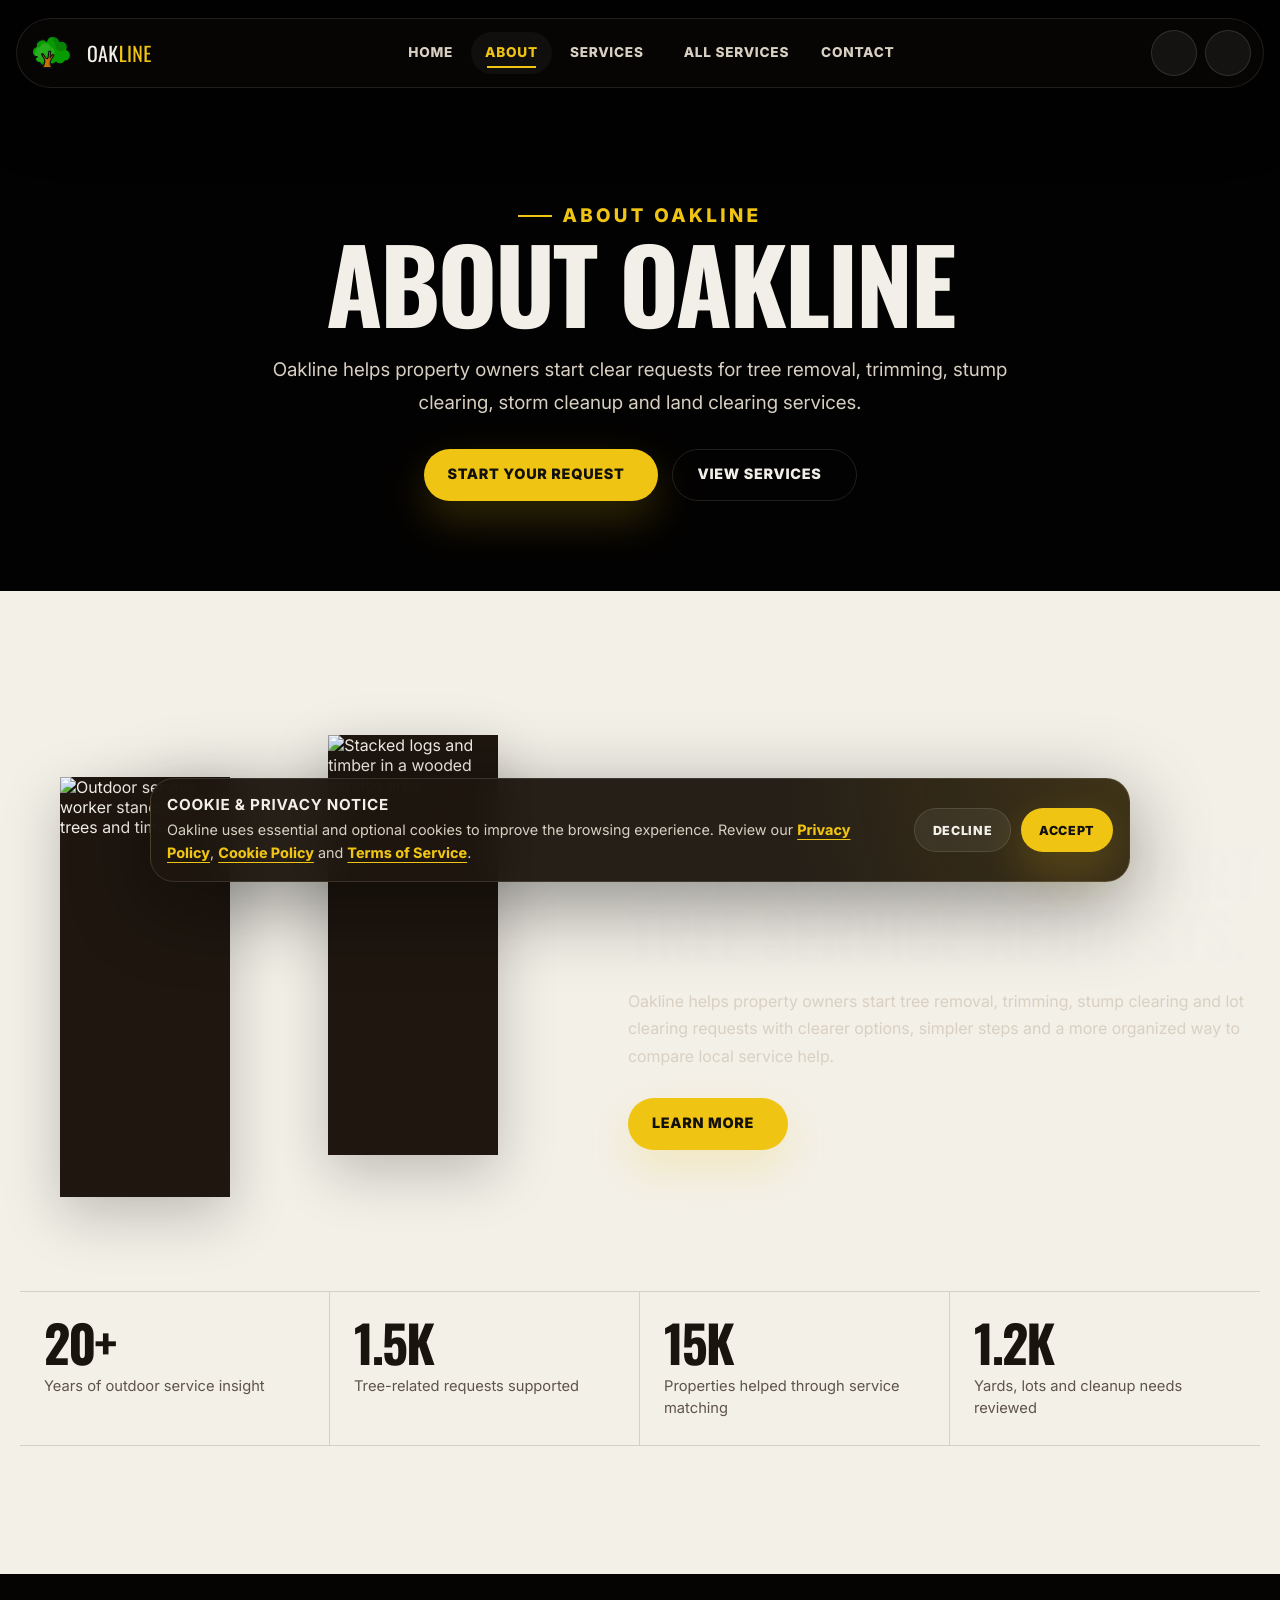
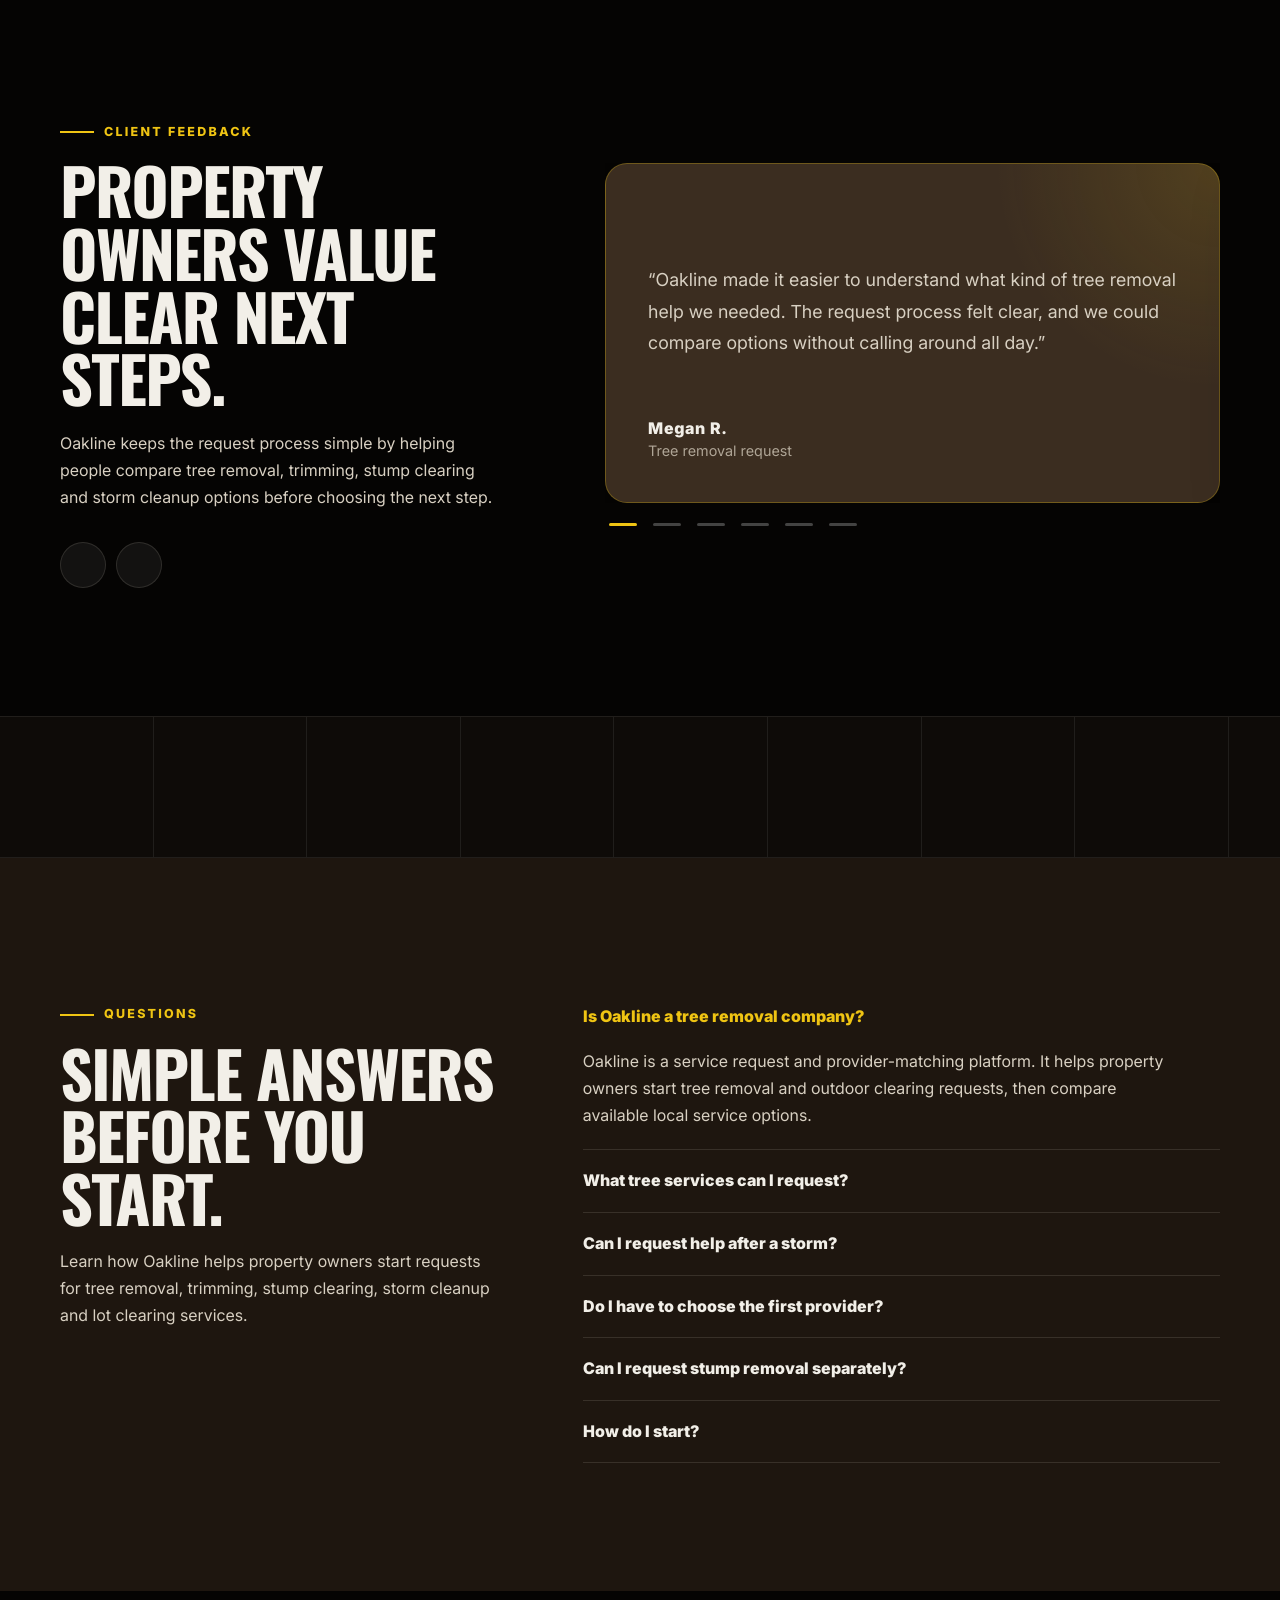
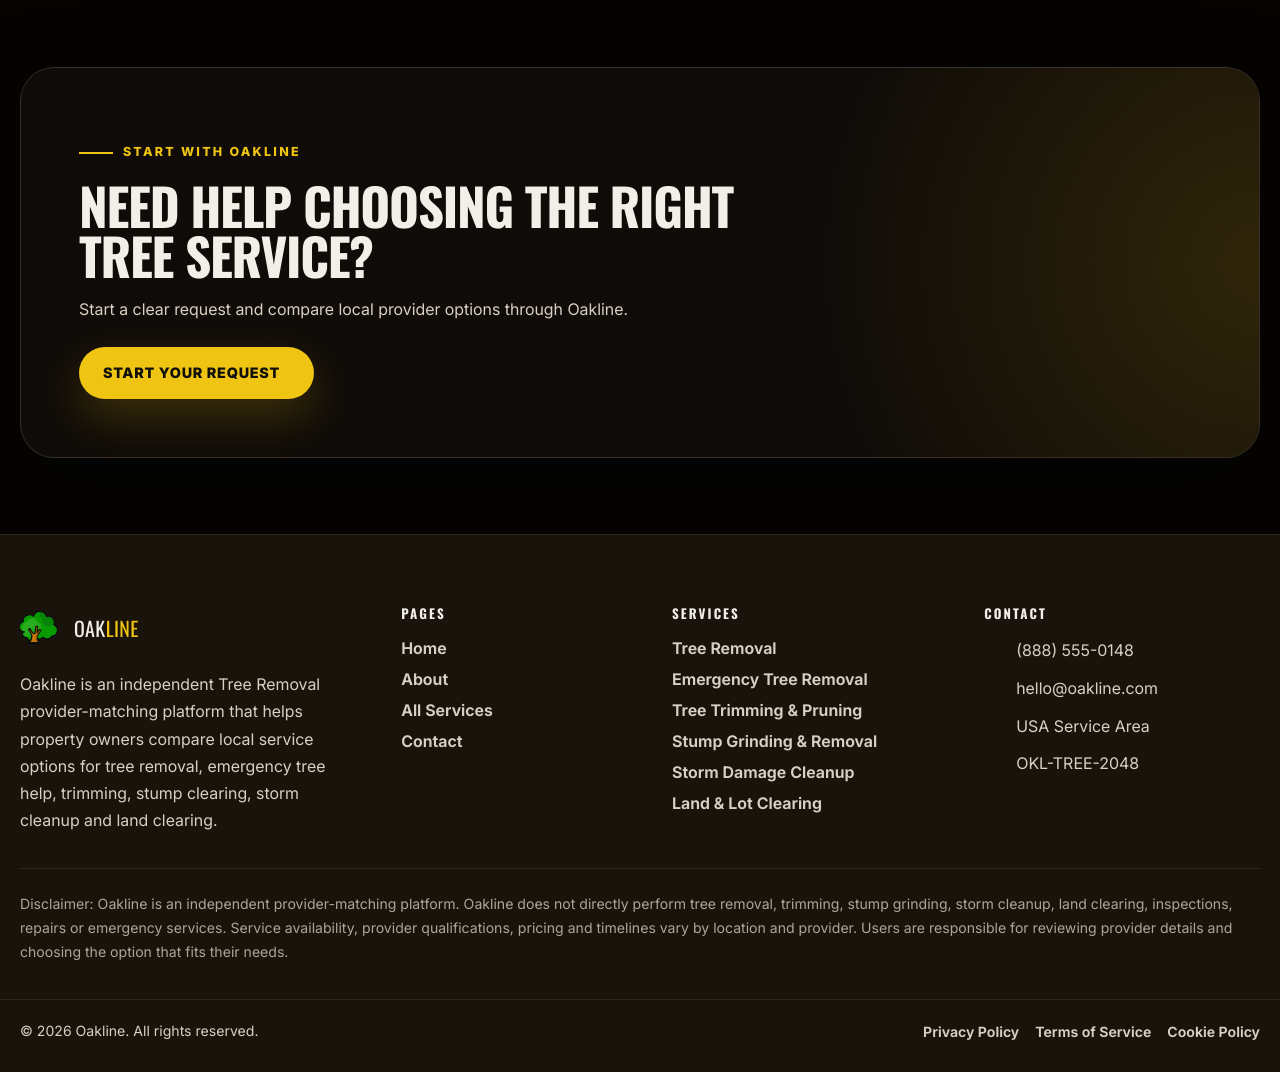
==== about.html @ 47a2402f "+" ====
<!DOCTYPE html>
<html lang="en">

<head>
    <meta charset="UTF-8" />
    <meta name="viewport" content="width=device-width, initial-scale=1.0" />

    <title>About Oakline — Tree Removal Provider Matching</title>

    <meta name="description"
        content="Learn how Oakline helps property owners start clearer tree removal, trimming, stump clearing, storm cleanup and land clearing requests." />

    <link rel="icon" href="assets/images/decor/favicon.svg" type="image/svg+xml" />

    <link rel="stylesheet" href="https://unpkg.com/aos@2.3.1/dist/aos.css" />
    <link rel="stylesheet" href="https://unpkg.com/swiper@11/swiper-bundle.min.css" />

    <link rel="stylesheet" href="assets/css/main.css" />
    <link rel="stylesheet" href="assets/css/pages.css" />
</head>

<body>
    <div data-site-header></div>

    <main>
        <!-- Hero -->
        <section class="page-hero section" aria-labelledby="about-hero-title"
            style="background-image: linear-gradient(var(--overlay-medium), var(--overlay-medium)), url('assets/images/about/about-hero.jpg');">
            <div class="page-hero__content">
                <p class="section-kicker section-kicker--light" data-aos="fade-down">
                    About Oakline
                </p>

                <h1 id="about-hero-title" data-aos="fade-up">
                    About Oakline
                </h1>

                <p data-aos="fade-up" data-aos-delay="100">
                    Oakline helps property owners start clear requests for tree removal, trimming, stump clearing,
                    storm cleanup and land clearing services.
                </p>

                <div class="page-hero__buttons btn-row" data-aos="fade-up" data-aos-delay="180">
                    <a class="btn btn--primary" href="contact.html#contact-form">
                        Start Your Request
                        <i data-lucide="arrow-up-right" aria-hidden="true"></i>
                    </a>

                    <a class="btn btn--ghost" href="all-services.html">
                        View Services
                        <i data-lucide="arrow-up-right" aria-hidden="true"></i>
                    </a>
                </div>
            </div>
        </section>

        <!-- More About Our Work -->
        <section class="about-more inner-section section" aria-labelledby="about-more-title">
            <div class="container-wide">
                <div class="about-more__grid">
                    <div class="about-more__media" data-aos="fade-right">
                        <figure class="about-more__photo photo-frame shine-photo">
                            <img src="assets/images/about/about-worker-forest.jpg"
                                alt="Outdoor service worker standing near trees and timber" width="520" height="740"
                                loading="lazy" />
                        </figure>

                        <figure class="about-more__photo photo-frame shine-photo">
                            <img src="assets/images/about/about-logs-stack.jpg"
                                alt="Stacked logs and timber in a wooded service area" width="520" height="740"
                                loading="lazy" />
                        </figure>
                    </div>

                    <div class="about-more__content">
                        <p class="section-kicker" data-aos="fade-left">
                            More About Our Work
                        </p>

                        <h2 id="about-more-title" data-aos="fade-up">
                            A cleaner way to start tree service requests.
                        </h2>

                        <p data-aos="fade-up" data-aos-delay="100">
                            Oakline helps property owners start tree removal, trimming, stump clearing and lot clearing
                            requests with clearer options, simpler steps and a more organized way to compare local
                            service help.
                        </p>

                        <a class="btn btn--primary" href="all-services.html" data-aos="fade-up" data-aos-delay="180">
                            Learn More
                            <i data-lucide="arrow-up-right" aria-hidden="true"></i>
                        </a>
                    </div>
                </div>

                <div class="about-stats" aria-label="Oakline platform statistics">
                    <div class="about-stat" data-aos="fade-up">
                        <strong>20+</strong>
                        <span>Years of outdoor service insight</span>
                    </div>

                    <div class="about-stat" data-aos="fade-up" data-aos-delay="70">
                        <strong>1.5K</strong>
                        <span>Tree-related requests supported</span>
                    </div>

                    <div class="about-stat" data-aos="fade-up" data-aos-delay="140">
                        <strong>15K</strong>
                        <span>Properties helped through service matching</span>
                    </div>

                    <div class="about-stat" data-aos="fade-up" data-aos-delay="210">
                        <strong>1.2K</strong>
                        <span>Yards, lots and cleanup needs reviewed</span>
                    </div>
                </div>
            </div>
        </section>

        <!-- Testimonials -->
        <section class="testimonials inner-section section" aria-labelledby="testimonials-title">
            <div class="container">
                <div class="testimonials__grid">
                    <div class="testimonials__intro">
                        <p class="section-kicker section-kicker--light" data-aos="fade-right">
                            Client Feedback
                        </p>

                        <h2 id="testimonials-title" data-aos="fade-up">
                            Property owners value clear next steps.
                        </h2>

                        <p data-aos="fade-up" data-aos-delay="100">
                            Oakline keeps the request process simple by helping people compare tree removal, trimming,
                            stump clearing and storm cleanup options before choosing the next step.
                        </p>

                        <div class="testimonials__controls" data-aos="fade-up" data-aos-delay="180">
                            <button class="icon-btn testimonials-prev" type="button" aria-label="Previous testimonial">
                                <i data-lucide="arrow-left" aria-hidden="true"></i>
                            </button>

                            <button class="icon-btn testimonials-next" type="button" aria-label="Next testimonial">
                                <i data-lucide="arrow-right" aria-hidden="true"></i>
                            </button>
                        </div>
                    </div>

                    <div data-aos="fade-left">
                        <div class="swiper testimonials-swiper">
                            <div class="swiper-wrapper" data-testimonials-wrapper></div>
                        </div>

                        <div class="testimonials-pagination"></div>
                    </div>
                </div>
            </div>
        </section>

        <!-- Infinite Services Icon Marquee -->
        <section class="services-marquee section" aria-label="Oakline service shortcuts">
            <div data-services-marquee></div>
        </section>

        <!-- FAQ -->
        <section class="faq-section inner-section section" aria-labelledby="about-faq-title">
            <div class="container">
                <div class="faq-section__grid">
                    <div class="faq-section__intro">
                        <p class="section-kicker section-kicker--light" data-aos="fade-right">
                            Questions
                        </p>

                        <h2 id="about-faq-title" data-aos="fade-up">
                            Simple answers before you start.
                        </h2>

                        <p data-aos="fade-up" data-aos-delay="100">
                            Learn how Oakline helps property owners start requests for tree removal, trimming, stump
                            clearing, storm cleanup and lot clearing services.
                        </p>
                    </div>

                    <div class="accordion" data-faq="about" data-aos="fade-left"></div>
                </div>
            </div>
        </section>

        <div data-global-cta="footer"></div>
    </main>

    <div data-site-footer></div>
    <div data-cookie-banner></div>

    <script src="https://unpkg.com/aos@2.3.1/dist/aos.js"></script>
    <script src="https://unpkg.com/lucide@latest"></script>
    <script src="https://unpkg.com/swiper@11/swiper-bundle.min.js"></script>

    <script src="assets/js/config.js"></script>
    <script src="assets/js/main.js"></script>
    <script src="assets/js/pages.js"></script>
</body>

</html>
---- assets/css/main.css ----
@import url('https://fonts.googleapis.com/css2?family=Inter:wght@400;500;600;700;800&family=Oswald:wght@500;600;700&display=swap');

:root {
    /* Base */
    --black-main: #050403;
    --black-soft: #0A0806;
    --black-section: #0E0B08;

    /* Brown backgrounds */
    --brown-deep: #1E160F;
    --brown-section: #2B2117;
    --brown-section-light: #3A2D20;

    /* Cards */
    --card-brown-1: #4A3928;
    --card-brown-2: #5B4934;
    --card-brown-3: #6A5840;
    --card-brown-4: #74634A;
    --card-brown-dark: #3B2D20;

    /* Accent */
    --accent-yellow: #EFC413;
    --accent-yellow-soft: #F4CA49;
    --accent-yellow-dark: #D1AD34;

    /* Text */
    --text-main: #F2EFE8;
    --text-soft: #D8D0C2;
    --text-muted: #AFA596;
    --text-dark: #15110C;

    /* Light sections */
    --light-bg: #F3F0E8;
    --light-bg-alt: #EEE9DF;
    --light-text: #1A140F;
    --light-muted: #5E544A;

    /* Borders */
    --border-dark: rgba(255, 255, 255, 0.08);
    --border-soft: rgba(216, 208, 194, 0.14);
    --border-accent: rgba(239, 196, 19, 0.28);

    /* Overlays */
    --overlay-medium: rgba(0, 0, 0, 0.48);
    --overlay-strong: rgba(0, 0, 0, 0.62);

    /* Layout */
    --container: 1160px;
    --container-wide: 1380px;
    --header-height: 88px;

    /* Effects */
    --transition: 260ms ease;
    --transition-slow: 620ms cubic-bezier(.2, .8, .2, 1);
    --radius-pill: 999px;
    --radius-xl: 34px;
    --radius-lg: 24px;
    --radius-md: 16px;
    --shadow-dark: 0 22px 80px rgba(0, 0, 0, .42);
    --shadow-soft: 0 18px 54px rgba(0, 0, 0, .22);
}

/* ================================
   Reset / Base
================================ */

*,
*::before,
*::after {
    box-sizing: border-box;
}

html {
    width: 100%;
    max-width: 100%;
    scroll-behavior: smooth;
    overflow-x: hidden;
}

body {
    width: 100%;
    max-width: 100%;
    margin: 0;
    font-family: 'Inter', system-ui, -apple-system, BlinkMacSystemFont, 'Segoe UI', sans-serif;
    color: var(--text-main);
    background: var(--black-main);
    overflow-x: hidden;
    text-rendering: geometricPrecision;
    -webkit-font-smoothing: antialiased;
}

body.menu-open {
    overflow: hidden;
}

img,
svg,
video,
canvas {
    display: block;
    max-width: 100%;
}

img {
    height: auto;
}

a {
    color: inherit;
    text-decoration: none;
}

button,
input,
textarea,
select {
    font: inherit;
}

button {
    border: 0;
    cursor: pointer;
}

input,
textarea,
select {
    width: 100%;
}

textarea {
    resize: vertical;
    min-height: 118px;
    max-height: 220px;
}

::selection {
    color: var(--text-dark);
    background: var(--accent-yellow);
}

:focus-visible {
    outline: 2px solid var(--accent-yellow);
    outline-offset: 4px;
}

/* ================================
   Containers
================================ */

.section {
    position: relative;
    width: 100%;
    overflow: hidden;
}

.container {
    width: min(var(--container), calc(100% - 40px));
    margin-inline: auto;
}

.container-wide {
    width: min(var(--container-wide), calc(100% - 40px));
    margin-inline: auto;
}

.section--dark {
    color: var(--text-main);
    background: var(--black-main);
}

.section--brown {
    color: var(--text-main);
    background: var(--brown-section);
}

.section--deep-brown {
    color: var(--text-main);
    background: var(--brown-deep);
}

.section--light {
    color: var(--light-text);
    background: var(--light-bg);
}

.section--milk {
    color: var(--light-text);
    background: var(--light-bg-alt);
}

/* ================================
   Typography
================================ */

h1,
h2,
h3,
h4,
p {
    margin: 0;
}

h1,
h2,
h3 {
    font-family: 'Oswald', 'Inter', sans-serif;
    letter-spacing: -.025em;
    line-height: .98;
    text-transform: uppercase;
}

h1 {
    font-size: clamp(3.4rem, 8vw, 8rem);
}

h2 {
    font-size: clamp(2.35rem, 5vw, 5.2rem);
}

h3 {
    font-size: clamp(1.45rem, 2.5vw, 2.1rem);
}

p {
    color: var(--text-soft);
    line-height: 1.7;
}

.section--light p,
.section--milk p {
    color: var(--light-muted);
}

.section-kicker {
    display: inline-flex;
    align-items: center;
    gap: 10px;
    margin-bottom: 16px;
    color: var(--accent-yellow);
    font-size: .78rem;
    font-weight: 800;
    letter-spacing: .18em;
    text-transform: uppercase;
}

.section-kicker::before {
    content: "";
    width: 34px;
    height: 2px;
    background: currentColor;
}

.section-kicker--light {
    color: var(--accent-yellow);
}

.section-heading {
    max-width: 780px;
}

.section-heading--center {
    margin-inline: auto;
    text-align: center;
}

.section-heading p {
    margin-top: 18px;
    max-width: 640px;
}

.text-link {
    position: relative;
    display: inline-flex;
    align-items: center;
    gap: 8px;
    width: fit-content;
    color: var(--accent-yellow);
    font-weight: 800;
    letter-spacing: .04em;
    text-transform: uppercase;
}

.text-link::after {
    content: "";
    position: absolute;
    left: 0;
    bottom: -6px;
    width: 100%;
    height: 2px;
    background: var(--accent-yellow);
    transform: scaleX(.35);
    transform-origin: left;
    transition: transform var(--transition);
}

.text-link:hover::after {
    transform: scaleX(1);
}

/* ================================
   Buttons
================================ */

.btn {
    position: relative;
    isolation: isolate;
    display: inline-flex;
    align-items: center;
    justify-content: center;
    gap: 10px;
    min-height: 52px;
    padding: 15px 24px;
    border-radius: var(--radius-pill);
    overflow: hidden;
    font-size: .9rem;
    font-weight: 850;
    letter-spacing: .05em;
    text-transform: uppercase;
    transition:
        transform var(--transition),
        border-color var(--transition),
        background var(--transition),
        color var(--transition);
}

.btn::before {
    content: "";
    position: absolute;
    inset: 0;
    z-index: -1;
    background: linear-gradient(110deg,
            transparent 0%,
            rgba(255, 255, 255, .24) 48%,
            transparent 70%);
    transform: translateX(-120%);
    transition: transform .75s ease;
    pointer-events: none;
}

.btn:hover {
    transform: translateY(-2px);
}

.btn:hover::before {
    transform: translateX(120%);
}

.btn svg {
    width: 18px;
    height: 18px;
    stroke-width: 2.2;
}

.btn--primary {
    color: #12100B;
    background: var(--accent-yellow);
    box-shadow: 0 18px 44px rgba(239, 196, 19, .2);
}

.btn--primary:hover {
    background: var(--accent-yellow-soft);
}

.btn--dark {
    color: var(--text-main);
    background: rgba(255, 255, 255, .06);
    border: 1px solid var(--border-soft);
}

.btn--dark:hover {
    border-color: var(--border-accent);
    color: var(--accent-yellow);
}

.btn--ghost {
    color: var(--text-main);
    background: transparent;
    border: 1px solid var(--border-soft);
}

.btn--ghost:hover {
    color: var(--accent-yellow);
    border-color: var(--border-accent);
    background: rgba(239, 196, 19, .06);
}

.btn-row {
    display: flex;
    flex-wrap: wrap;
    gap: 14px;
}

/* ================================
   Shine / Photo helpers
================================ */

.shine-card,
.shine-photo {
    position: relative;
    isolation: isolate;
    overflow: hidden;
}

.shine-card::before,
.shine-photo::before {
    content: "";
    position: absolute;
    inset: 0;
    z-index: 2;
    background: linear-gradient(110deg,
            transparent 0%,
            rgba(255, 255, 255, .12) 48%,
            transparent 70%);
    transform: translateX(-120%);
    transition: transform .75s ease;
    pointer-events: none;
}

.shine-card:hover::before,
.shine-photo:hover::before {
    transform: translateX(120%);
}

.photo-cover {
    width: 100%;
    height: 100%;
    object-fit: cover;
}

.photo-frame {
    position: relative;
    overflow: hidden;
    border-radius: var(--radius-lg);
    background: var(--brown-deep);
    box-shadow: var(--shadow-soft);
}

.photo-frame img {
    width: 100%;
    height: 100%;
    object-fit: cover;
    transition: transform var(--transition-slow);
}

.photo-frame:hover img {
    transform: scale(1.035);
}

.black-overlay::after {
    content: "";
    position: absolute;
    inset: 0;
    background: var(--overlay-medium);
    pointer-events: none;
}

/* ================================
   Yellow L corners
================================ */

.l-corner {
    position: absolute;
    width: 74px;
    height: 74px;
    pointer-events: none;
    transition: transform var(--transition-slow);
}

.l-corner::before,
.l-corner::after {
    content: "";
    position: absolute;
    background: var(--accent-yellow);
}

.l-corner::before {
    width: 100%;
    height: 5px;
}

.l-corner::after {
    width: 5px;
    height: 100%;
}

.l-corner--left-bottom {
    left: 0;
    bottom: 0;
}

.l-corner--left-bottom::before {
    left: 0;
    bottom: 0;
}

.l-corner--left-bottom::after {
    left: 0;
    bottom: 0;
}

.l-corner--right-top {
    right: 0;
    top: 0;
}

.l-corner--right-top::before {
    right: 0;
    top: 0;
}

.l-corner--right-top::after {
    right: 0;
    top: 0;
}

.l-corner-wrap:hover .l-corner--left-bottom {
    transform: translate(-6px, 6px);
}

.l-corner-wrap:hover .l-corner--right-top {
    transform: translate(6px, -6px);
}

/* ================================
   Header
================================ */

.site-header {
    position: fixed;
    z-index: 1000;
    top: 18px;
    left: 0;
    width: 100%;
    pointer-events: none;
    transition: top var(--transition), transform var(--transition);
}

.site-header.is-scrolled {
    top: 10px;
}

.header-shell {
    width: min(var(--container-wide), calc(100% - 32px));
    min-height: 70px;
    margin-inline: auto;
    padding: 10px 12px 10px 16px;
    display: flex;
    align-items: center;
    justify-content: space-between;
    gap: 18px;
    border: 1px solid rgba(255, 255, 255, .1);
    border-radius: var(--radius-pill);
    background: rgba(10, 8, 6, .72);
    backdrop-filter: blur(18px);
    -webkit-backdrop-filter: blur(18px);
    box-shadow: 0 18px 70px rgba(0, 0, 0, .35);
    pointer-events: auto;
    transition:
        background var(--transition),
        border-color var(--transition),
        min-height var(--transition);
}

.site-header.is-scrolled .header-shell {
    min-height: 64px;
    background: rgba(5, 4, 3, .94);
    border-color: rgba(239, 196, 19, .18);
}

.site-logo {
    display: inline-flex;
    align-items: center;
    gap: 12px;
    min-width: max-content;
}

.site-logo__mark {
    width: 42px;
    height: 42px;
    display: grid;
    place-items: center;
    overflow: hidden;
}

.site-logo__mark svg {
    width: 42px;
    height: 48px;
}

.site-logo__text {
    font-family: 'Oswald', sans-serif;
    font-size: 1.25rem;
    line-height: 1;
    letter-spacing: .02em;
    text-transform: uppercase;
    color: var(--text-main);
}

.site-logo__accent {
    color: var(--accent-yellow);
}

.desktop-nav {
    display: flex;
    align-items: center;
    justify-content: center;
    gap: 4px;
}

.nav-link,
.nav-trigger {
    position: relative;
    display: inline-flex;
    align-items: center;
    gap: 8px;
    min-height: 42px;
    padding: 0 14px;
    border-radius: var(--radius-pill);
    color: var(--text-soft);
    background: transparent;
    font-size: .85rem;
    font-weight: 800;
    letter-spacing: .055em;
    text-transform: uppercase;
    transition: color var(--transition), background var(--transition);
}

.nav-link::after,
.nav-trigger::after {
    content: "";
    position: absolute;
    left: 16px;
    right: 16px;
    bottom: 6px;
    height: 2px;
    background: var(--accent-yellow);
    transform: scaleX(0);
    transform-origin: left;
    transition: transform var(--transition);
}

.nav-link:hover,
.nav-link.is-active,
.nav-trigger:hover,
.nav-dropdown:hover .nav-trigger {
    color: var(--accent-yellow);
    background: rgba(255, 255, 255, .04);
}

.nav-link:hover::after,
.nav-link.is-active::after,
.nav-trigger:hover::after,
.nav-dropdown:hover .nav-trigger::after {
    transform: scaleX(1);
}

.nav-trigger svg {
    width: 15px;
    height: 15px;
    transition: transform var(--transition);
}

.nav-dropdown:hover .nav-trigger svg,
.nav-dropdown.is-open .nav-trigger svg {
    transform: rotate(180deg);
}

.nav-dropdown {
    position: relative;
}

.nav-dropdown__menu {
    position: absolute;
    top: calc(100% + 14px);
    left: 50%;
    width: 290px;
    padding: 12px;
    border: 1px solid var(--border-soft);
    border-radius: 22px;
    background: rgba(14, 11, 8, .96);
    box-shadow: var(--shadow-dark);
    backdrop-filter: blur(18px);
    -webkit-backdrop-filter: blur(18px);
    opacity: 0;
    visibility: hidden;
    transform: translate(-50%, 10px);
    transition:
        opacity var(--transition),
        transform var(--transition),
        visibility var(--transition);
}

.nav-dropdown__menu::before {
    content: "";
    position: absolute;
    left: 0;
    right: 0;
    bottom: 100%;
    height: 18px;
}

.nav-dropdown:hover .nav-dropdown__menu,
.nav-dropdown.is-open .nav-dropdown__menu {
    opacity: 1;
    visibility: visible;
    transform: translate(-50%, 0);
}

.nav-dropdown__link {
    position: relative;
    display: flex;
    align-items: center;
    justify-content: space-between;
    gap: 14px;
    padding: 13px 12px;
    border-radius: 15px;
    color: var(--text-soft);
    font-size: .86rem;
    font-weight: 800;
    letter-spacing: .035em;
    text-transform: uppercase;
    transition:
        color var(--transition),
        background var(--transition),
        padding var(--transition);
}

.nav-dropdown__link::after {
    content: "";
    width: 18px;
    height: 2px;
    background: var(--accent-yellow);
    transform: scaleX(.3);
    transform-origin: right;
    transition: transform var(--transition);
}

.nav-dropdown__link:hover {
    color: var(--accent-yellow);
    background: rgba(239, 196, 19, .06);
    padding-left: 18px;
}

.nav-dropdown__link:hover::after {
    transform: scaleX(1);
}

.header-actions {
    display: flex;
    align-items: center;
    gap: 8px;
}

.icon-btn {
    position: relative;
    isolation: isolate;
    width: 46px;
    height: 46px;
    display: inline-grid;
    place-items: center;
    overflow: hidden;
    border-radius: 50%;
    color: var(--text-main);
    background: rgba(255, 255, 255, .06);
    border: 1px solid var(--border-soft);
    transition:
        color var(--transition),
        background var(--transition),
        border-color var(--transition),
        transform var(--transition);
}

.icon-btn::before {
    content: "";
    position: absolute;
    inset: 0;
    z-index: -1;
    background: linear-gradient(110deg,
            transparent 0%,
            rgba(255, 255, 255, .16) 48%,
            transparent 70%);
    transform: translateX(-130%);
    transition: transform .65s ease;
}

.icon-btn svg {
    width: 20px;
    height: 20px;
    stroke-width: 2.1;
}

.icon-btn:hover {
    color: var(--accent-yellow);
    border-color: var(--border-accent);
    background: rgba(239, 196, 19, .07);
    transform: translateY(-2px);
}

.icon-btn:hover::before {
    transform: translateX(130%);
}

.mobile-burger {
    display: none;
    width: 46px;
    height: 46px;
    place-items: center;
    border-radius: 50%;
    color: var(--text-main);
    background: rgba(255, 255, 255, .06);
    border: 1px solid var(--border-soft);
}

.mobile-burger svg {
    width: 22px;
    height: 22px;
}

/* ================================
   Mobile Menu
================================ */

.mobile-menu {
    position: fixed;
    z-index: 999;
    inset: 0;
    display: grid;
    place-items: start center;
    padding: 102px 16px 20px;
    background: rgba(0, 0, 0, .58);
    opacity: 0;
    visibility: hidden;
    pointer-events: none;
    transition: opacity var(--transition), visibility var(--transition);
}

.mobile-menu.is-open {
    opacity: 1;
    visibility: visible;
    pointer-events: auto;
}

.mobile-menu__panel {
    width: min(620px, 100%);
    max-height: calc(100vh - 124px);
    overflow-y: auto;
    padding: 24px;
    border: 1px solid var(--border-soft);
    border-radius: 32px;
    background:
        radial-gradient(circle at top right, rgba(239, 196, 19, .09), transparent 34%),
        var(--black-section);
    box-shadow: var(--shadow-dark);
    transform: translateY(18px);
    transition: transform var(--transition-slow);
}

.mobile-menu.is-open .mobile-menu__panel {
    transform: translateY(0);
}

.mobile-menu__top {
    display: flex;
    align-items: center;
    justify-content: space-between;
    gap: 18px;
    padding-bottom: 18px;
    border-bottom: 1px solid var(--border-soft);
}

.mobile-menu__close {
    flex: 0 0 auto;
}

.mobile-menu__nav {
    display: grid;
    gap: 8px;
    padding: 20px 0;
}

.mobile-menu__link {
    position: relative;
    display: flex;
    align-items: center;
    justify-content: space-between;
    min-height: 54px;
    padding: 12px 0;
    border-bottom: 1px solid rgba(255, 255, 255, .08);
    color: var(--text-main);
    font-family: 'Oswald', sans-serif;
    font-size: clamp(1.55rem, 6vw, 2.4rem);
    line-height: 1;
    text-transform: uppercase;
    transition: color var(--transition);
}

.mobile-menu__link::after {
    content: "";
    width: 26px;
    height: 2px;
    background: var(--accent-yellow);
    transform: scaleX(.35);
    transform-origin: right;
    transition: transform var(--transition);
}

.mobile-menu__link:hover {
    color: var(--accent-yellow);
}

.mobile-menu__link:hover::after {
    transform: scaleX(1);
}

.mobile-menu__group-title {
    margin: 12px 0 10px;
    color: var(--accent-yellow);
    font-size: .78rem;
    font-weight: 850;
    letter-spacing: .18em;
    text-transform: uppercase;
}

.mobile-menu__services {
    display: grid;
    gap: 8px;
}

.mobile-menu__service {
    display: flex;
    align-items: center;
    gap: 12px;
    padding: 13px 0;
    border-bottom: 1px solid rgba(255, 255, 255, .08);
    color: var(--text-soft);
    font-weight: 750;
    transition: color var(--transition), padding var(--transition);
}

.mobile-menu__service svg {
    width: 20px;
    height: 20px;
    color: var(--accent-yellow);
}

.mobile-menu__service:hover {
    color: var(--accent-yellow);
    padding-left: 8px;
}

.mobile-menu__contacts {
    display: grid;
    gap: 10px;
    margin-top: 22px;
    padding-top: 18px;
    border-top: 1px solid var(--border-soft);
}

.mobile-menu__contact {
    display: flex;
    align-items: center;
    gap: 12px;
    color: var(--text-soft);
    font-weight: 700;
    word-break: break-word;
}

.mobile-menu__contact svg {
    width: 20px;
    height: 20px;
    color: var(--accent-yellow);
}

/* ================================
   Common Hero
================================ */

.page-hero {
    min-height: 560px;
    display: grid;
    place-items: center;
    padding: calc(var(--header-height) + 90px) 0 90px;
    background:
        linear-gradient(var(--overlay-medium), var(--overlay-medium)),
        var(--black-main);
    background-position: center;
    background-size: cover;
    background-repeat: no-repeat;
    text-align: center;
}

.page-hero__content {
    width: min(920px, calc(100% - 40px));
    margin-inline: auto;
}

.page-hero__content p {
    max-width: 760px;
    margin: 22px auto 0;
    font-size: clamp(1rem, 1.7vw, 1.18rem);
}

.page-hero__buttons {
    justify-content: center;
    margin-top: 30px;
}

/* ================================
   Global CTA before footer
================================ */

.global-cta {
    padding: 76px 0;
    background: var(--black-main);
}

.global-cta__card {
    position: relative;
    isolation: isolate;
    min-height: 240px;
    display: grid;
    align-items: center;
    overflow: hidden;
    padding: clamp(30px, 5vw, 58px);
    border: 1px solid var(--border-soft);
    border-radius: var(--radius-xl);
    background:
        linear-gradient(var(--overlay-medium), var(--overlay-medium)),
        var(--brown-deep);
    background-position: center;
    background-size: cover;
    background-repeat: no-repeat;
    box-shadow: var(--shadow-dark);
}

.global-cta__card::after {
    content: "";
    position: absolute;
    inset: 0;
    z-index: -1;
    background: radial-gradient(circle at right center, rgba(239, 196, 19, .14), transparent 35%);
}

.global-cta__content {
    max-width: 720px;
}

.global-cta__content h2 {
    font-size: clamp(2rem, 4vw, 4.2rem);
}

.global-cta__content p {
    max-width: 620px;
    margin-top: 16px;
}

.global-cta__content .btn {
    margin-top: 24px;
}

/* ================================
   Forms
================================ */

.form-card {
    position: relative;
    overflow: hidden;
    padding: clamp(24px, 4vw, 36px);
    border: 1px solid rgba(255, 255, 255, .13);
    border-radius: var(--radius-lg);
    background: var(--card-brown-2);
    box-shadow: var(--shadow-soft);
}

.form-grid {
    display: grid;
    gap: 14px;
}

.form-row {
    display: grid;
    gap: 8px;
}

.form-row label {
    color: var(--text-main);
    font-size: .76rem;
    font-weight: 850;
    letter-spacing: .12em;
    text-transform: uppercase;
}

.form-row input,
.form-row textarea,
.form-row select {
    min-height: 50px;
    padding: 13px 15px;
    border: 1px solid transparent;
    border-radius: 15px;
    color: var(--text-dark);
    background: #E8E4DB;
    outline: none;
    transition:
        border-color var(--transition),
        box-shadow var(--transition),
        transform var(--transition);
}

.form-row textarea {
    padding-top: 15px;
}

.form-row input:focus,
.form-row textarea:focus,
.form-row select:focus {
    border-color: var(--accent-yellow);
    box-shadow: 0 0 0 4px rgba(239, 196, 19, .18);
}

.form-row select {
    appearance: none;
    background-image:
        linear-gradient(45deg, transparent 50%, var(--text-dark) 50%),
        linear-gradient(135deg, var(--text-dark) 50%, transparent 50%);
    background-position:
        calc(100% - 20px) 21px,
        calc(100% - 14px) 21px;
    background-size: 6px 6px, 6px 6px;
    background-repeat: no-repeat;
}

.checkbox-row {
    display: grid;
    grid-template-columns: 24px 1fr;
    gap: 12px;
    align-items: start;
    margin-top: 4px;
    color: var(--text-soft);
    font-size: .9rem;
    line-height: 1.55;
}

.checkbox-row input {
    position: absolute;
    opacity: 0;
    pointer-events: none;
}

.checkbox-row__box {
    width: 22px;
    height: 22px;
    display: grid;
    place-items: center;
    border: 1px solid rgba(255, 255, 255, .35);
    border-radius: 7px;
    background: rgba(255, 255, 255, .06);
    transition:
        background var(--transition),
        border-color var(--transition),
        transform var(--transition);
}

.checkbox-row__box::after {
    content: "";
    width: 10px;
    height: 6px;
    border-left: 2px solid var(--text-dark);
    border-bottom: 2px solid var(--text-dark);
    transform: rotate(-45deg) scale(0);
    transition: transform var(--transition);
}

.checkbox-row input:checked+.checkbox-row__box {
    background: var(--accent-yellow);
    border-color: var(--accent-yellow);
}

.checkbox-row input:checked+.checkbox-row__box::after {
    transform: rotate(-45deg) scale(1);
}

.checkbox-row:hover .checkbox-row__box {
    transform: translateY(-1px);
    border-color: var(--accent-yellow);
}

.form-message {
    display: none;
    margin-top: 14px;
    padding: 12px 14px;
    border-radius: 14px;
    color: var(--text-main);
    background: rgba(239, 196, 19, .12);
    border: 1px solid var(--border-accent);
}

.form-message.is-visible {
    display: block;
}

/* ================================
   Accordion common
================================ */

.accordion {
    display: grid;
    gap: 0;
}

.accordion-item {
    border-bottom: 1px solid var(--border-soft);
}

.accordion-button {
    width: 100%;
    display: grid;
    grid-template-columns: 1fr 28px;
    align-items: center;
    gap: 18px;
    padding: 20px 0;
    color: var(--text-main);
    background: transparent;
    text-align: left;
    font-weight: 850;
    line-height: 1.35;
    transition: color var(--transition);
}

.accordion-button:hover,
.accordion-button[aria-expanded="true"] {
    color: var(--accent-yellow);
}

.accordion-button svg {
    width: 22px;
    height: 22px;
    justify-self: end;
    color: var(--accent-yellow);
    transition: transform var(--transition);
}

.accordion-button[aria-expanded="true"] svg {
    transform: rotate(45deg);
}

.accordion-panel {
    display: grid;
    grid-template-rows: 0fr;
    transition: grid-template-rows 320ms ease;
}

.accordion-panel.is-open {
    grid-template-rows: 1fr;
}

.accordion-panel__inner {
    overflow: hidden;
}

.accordion-panel__inner p {
    padding: 0 44px 20px 0;
}

/* ================================
   Icon strips / marquee helpers
================================ */

.icon-strip {
    width: 100%;
    background: var(--black-main);
    border-top: 1px solid var(--border-dark);
    border-bottom: 1px solid var(--border-dark);
}

.icon-strip__inner {
    display: grid;
    grid-template-columns: repeat(6, 1fr);
    gap: 0;
}

.icon-strip__link {
    position: relative;
    min-height: 118px;
    display: grid;
    place-items: center;
    overflow: hidden;
    border-right: 1px solid var(--border-dark);
    color: var(--text-soft);
    transition:
        color var(--transition),
        background var(--transition);
}

.icon-strip__link:last-child {
    border-right: 0;
}

.icon-strip__link::after {
    content: "";
    position: absolute;
    left: 22%;
    right: 22%;
    bottom: 24px;
    height: 2px;
    background: var(--accent-yellow);
    transform: scaleX(0);
    transition: transform var(--transition);
}

.icon-strip__link svg {
    width: clamp(34px, 5vw, 56px);
    height: clamp(34px, 5vw, 56px);
    stroke-width: 1.55;
    transition:
        color var(--transition),
        transform var(--transition);
}

.icon-strip__link:hover {
    color: var(--accent-yellow);
    background: rgba(239, 196, 19, .045);
}

.icon-strip__link:hover::after {
    transform: scaleX(1);
}

.icon-strip__link:hover svg {
    transform: translateY(-5px);
}

/* ================================
   Footer
================================ */

.site-footer {
    background: #1A130C;
    border-top: 1px solid rgba(255, 255, 255, .08);
}

.footer-main {
    padding: 72px 0 34px;
}

.footer-grid {
    display: grid;
    grid-template-columns: minmax(240px, 1.15fr) .75fr .9fr 1fr;
    gap: clamp(28px, 5vw, 70px);
}

.footer-brand p {
    margin-top: 18px;
    max-width: 430px;
}

.footer-title {
    margin-bottom: 18px;
    color: var(--text-main);
    font-size: .82rem;
    font-weight: 850;
    letter-spacing: .16em;
    text-transform: uppercase;
}

.footer-links {
    display: grid;
    gap: 11px;
}

.footer-link {
    position: relative;
    width: fit-content;
    color: var(--text-soft);
    font-weight: 650;
    transition: color var(--transition);
}

.footer-link::after {
    content: "";
    position: absolute;
    left: 0;
    bottom: -4px;
    width: 100%;
    height: 2px;
    background: var(--accent-yellow);
    transform: scaleX(0);
    transform-origin: left;
    transition: transform var(--transition);
}

.footer-link:hover {
    color: var(--accent-yellow);
}

.footer-link:hover::after {
    transform: scaleX(1);
}

.footer-contact {
    display: grid;
    gap: 13px;
}

.footer-contact__item {
    display: grid;
    grid-template-columns: 22px 1fr;
    gap: 10px;
    color: var(--text-soft);
    line-height: 1.55;
    word-break: break-word;
}

.footer-contact__item svg {
    width: 20px;
    height: 20px;
    color: var(--accent-yellow);
}

.footer-disclaimer {
    margin-top: 34px;
    padding-top: 24px;
    border-top: 1px solid var(--border-dark);
    color: var(--text-muted);
    font-size: .88rem;
    line-height: 1.7;
}

.footer-bottom {
    padding: 20px 0 28px;
    border-top: 1px solid var(--border-dark);
}

.footer-bottom__inner {
    display: flex;
    align-items: center;
    justify-content: space-between;
    gap: 18px;
    color: var(--text-muted);
    font-size: .88rem;
}

.footer-legal {
    display: flex;
    flex-wrap: wrap;
    gap: 16px;
}

/* ================================
   Cookie Banner
================================ */

.cookie-banner {
    position: fixed;
    z-index: 1200;
    left: 50%;
    bottom: 18px;
    width: min(980px, calc(100% - 28px));
    padding: 16px;
    border: 1px solid var(--border-soft);
    border-radius: 24px;
    background:
        radial-gradient(circle at right top, rgba(239, 196, 19, .12), transparent 35%),
        rgba(30, 22, 15, .96);
    box-shadow: var(--shadow-dark);
    backdrop-filter: blur(18px);
    -webkit-backdrop-filter: blur(18px);
    transform: translateX(-50%) translateY(140%);
    opacity: 0;
    visibility: hidden;
    transition:
        transform var(--transition-slow),
        opacity var(--transition),
        visibility var(--transition);
}

.cookie-banner.is-visible {
    transform: translateX(-50%) translateY(0);
    opacity: 1;
    visibility: visible;
}

.cookie-banner__inner {
    display: grid;
    grid-template-columns: 1fr auto;
    gap: 18px;
    align-items: center;
}

.cookie-banner h2 {
    margin-bottom: 6px;
    font-family: 'Inter', sans-serif;
    font-size: .95rem;
    letter-spacing: .05em;
    line-height: 1.25;
}

.cookie-banner p {
    color: var(--text-soft);
    font-size: .9rem;
    line-height: 1.55;
}

.cookie-banner a {
    color: var(--accent-yellow);
    font-weight: 750;
    text-decoration: underline;
    text-underline-offset: 4px;
}

.cookie-banner__actions {
    display: flex;
    flex-wrap: wrap;
    justify-content: flex-end;
    gap: 10px;
}

.cookie-banner .btn {
    min-height: 44px;
    padding: 12px 18px;
    font-size: .78rem;
}

/* ================================
   Utilities
================================ */

.hide {
    display: none !important;
}

.visually-hidden {
    position: absolute !important;
    width: 1px !important;
    height: 1px !important;
    padding: 0 !important;
    margin: -1px !important;
    overflow: hidden !important;
    clip: rect(0, 0, 0, 0) !important;
    white-space: nowrap !important;
    border: 0 !important;
}

.no-scrollbar {
    scrollbar-width: none;
}

.no-scrollbar::-webkit-scrollbar {
    display: none;
}

/* ================================
   Responsive
================================ */

@media (max-width: 1200px) {
    .desktop-nav {
        gap: 0;
    }

    .nav-link,
    .nav-trigger {
        padding-inline: 10px;
        font-size: .78rem;
    }

    .footer-grid {
        grid-template-columns: 1.1fr .8fr .8fr;
    }

    .footer-column--contact {
        grid-column: 1 / -1;
    }
}

@media (max-width: 992px) {
    :root {
        --header-height: 78px;
    }

    .desktop-nav,
    .header-actions {
        display: none;
    }

    .mobile-burger {
        display: grid;
    }

    .header-shell {
        min-height: 64px;
    }

    .page-hero {
        min-height: 520px;
        padding-top: calc(var(--header-height) + 74px);
    }

    .footer-grid {
        grid-template-columns: 1fr 1fr;
    }

    .footer-brand {
        grid-column: 1 / -1;
    }

    .icon-strip__inner {
        grid-template-columns: repeat(3, 1fr);
    }

    .icon-strip__link {
        min-height: 108px;
        border-bottom: 1px solid var(--border-dark);
    }

    .icon-strip__link:nth-child(3n) {
        border-right: 0;
    }
}

@media (max-width: 768px) {

    .container,
    .container-wide {
        width: min(100% - 28px, var(--container));
    }

    .site-header {
        top: 12px;
    }

    .header-shell {
        width: calc(100% - 24px);
        padding-left: 14px;
    }

    .site-logo__text {
        font-size: 1.1rem;
    }

    .site-logo__mark,
    .site-logo__mark svg {
        width: 38px;
    }

    .mobile-menu {
        padding-top: 92px;
    }

    .mobile-menu__panel {
        padding: 20px;
        border-radius: 26px;
        max-height: calc(100vh - 112px);
    }

    .page-hero {
        min-height: 500px;
        padding-bottom: 70px;
    }

    .page-hero__buttons,
    .btn-row {
        flex-direction: column;
        align-items: stretch;
    }

    .btn {
        width: 100%;
    }

    .global-cta {
        padding: 54px 0;
    }

    .global-cta__card {
        min-height: 230px;
        border-radius: 24px;
    }

    .footer-main {
        padding-top: 56px;
    }

    .footer-grid {
        grid-template-columns: 1fr;
    }

    .footer-bottom__inner {
        align-items: flex-start;
        flex-direction: column;
    }

    .cookie-banner__inner {
        grid-template-columns: 1fr;
    }

    .cookie-banner__actions {
        justify-content: stretch;
    }

    .cookie-banner__actions .btn {
        width: 100%;
    }
}

@media (max-width: 560px) {
    h1 {
        font-size: clamp(3rem, 15vw, 4.6rem);
    }

    h2 {
        font-size: clamp(2rem, 11vw, 3.3rem);
    }

    .section-kicker {
        font-size: .7rem;
    }

    .site-logo__text {
        font-size: 1rem;
    }

    .mobile-burger,
    .icon-btn {
        width: 42px;
        height: 42px;
    }

    .mobile-menu__link {
        min-height: 48px;
    }

    .icon-strip__inner {
        grid-template-columns: repeat(2, 1fr);
    }

    .icon-strip__link:nth-child(3n) {
        border-right: 1px solid var(--border-dark);
    }

    .icon-strip__link:nth-child(2n) {
        border-right: 0;
    }

    .form-card {
        padding: 22px;
        border-radius: 22px;
    }

    .accordion-button {
        grid-template-columns: 1fr 24px;
        padding: 18px 0;
    }

    .accordion-panel__inner p {
        padding-right: 0;
    }
}

@media (prefers-reduced-motion: reduce) {

    *,
    *::before,
    *::after {
        scroll-behavior: auto !important;
        animation-duration: .01ms !important;
        animation-iteration-count: 1 !important;
        transition-duration: .01ms !important;
    }
}
---- assets/css/pages.css ----
/* ================================
   Inner Pages Shared
   About / Contact / All Services
================================ */

.inner-section {
    padding: clamp(82px, 10vw, 140px) 0;
}

.inner-section--compact {
    padding: clamp(64px, 8vw, 96px) 0;
}

/* ================================
   About Page — More About
================================ */

.about-more {
    background: var(--light-bg);
}

.about-more__grid {
    display: grid;
    grid-template-columns: minmax(360px, .82fr) minmax(0, 1fr);
    align-items: center;
    gap: clamp(42px, 7vw, 96px);
}

.about-more__media {
    position: relative;
    min-height: 440px;
    display: flex;
    align-items: center;
    gap: 18px;
}

.about-more__photo {
    flex: 1;
    height: clamp(330px, 36vw, 420px);
    border-radius: 0;
}

.about-more__photo:first-child {
    margin-top: 58px;
}

.about-more__photo:last-child {
    margin-bottom: 58px;
}

.about-more__content h2 {
    max-width: 660px;
}

.about-more__content p {
    max-width: 640px;
    margin-top: 22px;
}

.about-more__content .btn {
    margin-top: 28px;
}

.about-stats {
    display: grid;
    grid-template-columns: repeat(4, 1fr);
    gap: 0;
    margin-top: clamp(50px, 7vw, 78px);
    border-top: 1px solid rgba(21, 17, 12, .14);
    border-bottom: 1px solid rgba(21, 17, 12, .14);
}

.about-stat {
    padding: 26px 24px;
    border-right: 1px solid rgba(21, 17, 12, .14);
}

.about-stat:last-child {
    border-right: 0;
}

.about-stat strong {
    display: block;
    color: var(--light-text);
    font-family: 'Oswald', sans-serif;
    font-size: clamp(2.1rem, 4vw, 4.1rem);
    line-height: .95;
    letter-spacing: -.04em;
}

.about-stat span {
    display: block;
    margin-top: 10px;
    color: var(--light-muted);
    font-size: .92rem;
    line-height: 1.45;
}

/* ================================
   Testimonials
================================ */

.testimonials {
    background: var(--black-main);
}

.testimonials__grid {
    display: grid;
    grid-template-columns: minmax(280px, .72fr) minmax(0, 1fr);
    align-items: center;
    gap: clamp(42px, 8vw, 110px);
}

.testimonials__intro {
    max-width: 510px;
}

.testimonials__intro p {
    margin-top: 20px;
}

.testimonials__controls {
    display: flex;
    align-items: center;
    gap: 10px;
    margin-top: 30px;
}

.testimonials-swiper {
    width: 100%;
    overflow: hidden;
}

.testimonial-card {
    position: relative;
    min-height: 340px;
    display: flex;
    flex-direction: column;
    justify-content: space-between;
    gap: 28px;
    padding: clamp(26px, 4vw, 42px);
    border: 1px solid var(--border-accent);
    border-radius: 22px;
    background:
        radial-gradient(circle at top right, rgba(239, 196, 19, .12), transparent 32%),
        var(--card-brown-dark);
    box-shadow: var(--shadow-soft);
}

.testimonial-card__quote {
    color: var(--accent-yellow);
}

.testimonial-card__quote svg {
    width: 42px;
    height: 42px;
    stroke-width: 1.65;
}

.testimonial-card__text {
    color: var(--text-soft);
    font-size: clamp(1rem, 1.4vw, 1.14rem);
    line-height: 1.75;
}

.testimonial-card__bottom {
    display: flex;
    align-items: flex-end;
    justify-content: space-between;
    gap: 18px;
}

.testimonial-card__author strong {
    display: block;
    color: var(--text-main);
    font-weight: 850;
    letter-spacing: .04em;
}

.testimonial-card__author span {
    display: block;
    margin-top: 5px;
    color: var(--text-muted);
    font-size: .9rem;
}

.testimonial-stars {
    display: flex;
    gap: 4px;
    color: var(--accent-yellow);
}

.testimonial-stars svg {
    width: 17px;
    height: 17px;
    fill: currentColor;
    stroke-width: 1.5;
}

.testimonials-pagination {
    position: static;
    display: flex;
    gap: 8px;
    margin-top: 20px;
}

.testimonials-pagination .swiper-pagination-bullet {
    width: 28px;
    height: 3px;
    border-radius: 999px;
    background: rgba(255, 255, 255, .25);
    opacity: 1;
}

.testimonials-pagination .swiper-pagination-bullet-active {
    background: var(--accent-yellow);
}

/* ================================
   Infinite Services Marquee
================================ */

.services-marquee {
    background: var(--black-section);
    border-top: 1px solid var(--border-dark);
    border-bottom: 1px solid var(--border-dark);
    overflow: hidden;
}

.services-marquee__track {
    display: flex;
    width: max-content;
    animation: oaklineMarquee 26s linear infinite;
}

.services-marquee:hover .services-marquee__track {
    animation-play-state: paused;
}

.services-marquee__group {
    display: flex;
    align-items: center;
}

.services-marquee__link {
    position: relative;
    width: clamp(122px, 12vw, 180px);
    height: clamp(112px, 11vw, 156px);
    display: grid;
    place-items: center;
    color: var(--text-soft);
    border-right: 1px solid var(--border-dark);
    overflow: hidden;
    transition:
        color var(--transition),
        background var(--transition);
}

.services-marquee__link:nth-child(2n) {
    color: var(--text-main);
}

.services-marquee__link:nth-child(3n) {
    color: var(--accent-yellow-soft);
}

.services-marquee__link::after {
    content: "";
    position: absolute;
    left: 28%;
    right: 28%;
    bottom: 26px;
    height: 2px;
    background: var(--accent-yellow);
    transform: scaleX(0);
    transition: transform var(--transition);
}

.services-marquee__link svg {
    width: clamp(42px, 5vw, 68px);
    height: clamp(42px, 5vw, 68px);
    stroke-width: 1.45;
    transition:
        transform var(--transition),
        color var(--transition);
}

.services-marquee__link:hover {
    color: var(--accent-yellow);
    background: rgba(239, 196, 19, .055);
}

.services-marquee__link:hover::after {
    transform: scaleX(1);
}

.services-marquee__link:hover svg {
    transform: translateY(-7px) rotate(-4deg);
}

@keyframes oaklineMarquee {
    from {
        transform: translateX(0);
    }

    to {
        transform: translateX(-50%);
    }
}

/* ================================
   FAQ Sections
================================ */

.faq-section {
    background: var(--brown-deep);
}

.faq-section__grid {
    display: grid;
    grid-template-columns: minmax(260px, .68fr) minmax(0, 1fr);
    gap: clamp(36px, 7vw, 94px);
    align-items: start;
}

.faq-section__intro {
    max-width: 480px;
}

.faq-section__intro p {
    margin-top: 18px;
}

/* ================================
   All Services — Intro
================================ */

.services-intro {
    background: var(--light-bg);
}

.services-intro__grid {
    display: grid;
    grid-template-columns: minmax(280px, .86fr) 1px minmax(0, 1fr);
    align-items: center;
    gap: clamp(28px, 5vw, 54px);
}

.services-intro__divider {
    width: 1px;
    min-height: 210px;
    background: rgba(21, 17, 12, .18);
}

.services-intro__left h2 {
    max-width: 520px;
}

.services-intro__left p,
.services-intro__right p {
    margin-top: 18px;
    max-width: 620px;
}

/* ================================
   All Services — Image Switcher
================================ */

.services-switcher {
    background: var(--black-main);
}

.services-switcher__grid {
    display: grid;
    grid-template-columns: minmax(420px, .92fr) minmax(0, 1fr);
    gap: clamp(34px, 6vw, 82px);
    align-items: center;
}

.services-switcher__media-link {
    position: relative;
    display: block;
    height: clamp(430px, 44vw, 620px);
    overflow: hidden;
    border: 1px solid var(--border-soft);
    border-radius: 0;
    background: var(--brown-deep);
    box-shadow: var(--shadow-dark);
}

.services-switcher__media-link::after {
    content: "";
    position: absolute;
    inset: 0;
    background: rgba(0, 0, 0, .38);
    transition: background var(--transition);
}

.services-switcher__media-link:hover::after {
    background: rgba(0, 0, 0, .5);
}

.services-switcher__image {
    width: 100%;
    height: 100%;
    object-fit: cover;
    transition:
        transform var(--transition-slow),
        opacity var(--transition);
}

.services-switcher__media-link:hover .services-switcher__image {
    transform: scale(1.045);
}

.services-switcher__media-caption {
    position: absolute;
    z-index: 3;
    left: 28px;
    right: 28px;
    bottom: 28px;
    display: flex;
    align-items: end;
    justify-content: space-between;
    gap: 18px;
}

.services-switcher__media-caption h3 {
    color: var(--text-main);
    font-size: clamp(1.8rem, 3vw, 3rem);
}

.services-switcher__media-caption span {
    color: var(--accent-yellow);
}

.services-switcher__list {
    display: grid;
}

.service-row {
    position: relative;
    width: 100%;
    display: grid;
    grid-template-columns: 42px 1fr 32px;
    align-items: center;
    gap: 18px;
    padding: 22px 0;
    color: var(--text-soft);
    background: transparent;
    border-bottom: 1px solid var(--border-soft);
    text-align: left;
    transition:
        color var(--transition),
        padding var(--transition),
        border-color var(--transition);
}

.service-row:first-child {
    border-top: 1px solid var(--border-soft);
}

.service-row::after {
    content: "";
    position: absolute;
    left: 60px;
    right: 60px;
    bottom: -1px;
    height: 2px;
    background: var(--accent-yellow);
    transform: scaleX(0);
    transform-origin: left;
    transition: transform var(--transition);
}

.service-row svg {
    width: 34px;
    height: 34px;
    color: var(--text-muted);
    stroke-width: 1.6;
    transition:
        color var(--transition),
        transform var(--transition);
}

.service-row__text strong {
    display: block;
    color: var(--text-main);
    font-family: 'Oswald', sans-serif;
    font-size: clamp(1.35rem, 2vw, 2rem);
    line-height: 1;
    text-transform: uppercase;
    transition: color var(--transition);
}

.service-row__text span {
    display: block;
    margin-top: 8px;
    color: var(--text-muted);
    font-size: .95rem;
    line-height: 1.5;
}

.service-row__arrow {
    justify-self: end;
    color: var(--accent-yellow);
    transition: transform var(--transition);
}

.service-row:hover,
.service-row.is-active {
    color: var(--accent-yellow);
    border-color: var(--border-accent);
    padding-left: 10px;
}

.service-row:hover::after,
.service-row.is-active::after {
    transform: scaleX(1);
}

.service-row:hover svg,
.service-row.is-active svg {
    color: var(--accent-yellow);
    transform: translateY(-3px);
}

.service-row:hover .service-row__text strong,
.service-row.is-active .service-row__text strong {
    color: var(--accent-yellow);
}

.service-row:hover .service-row__arrow,
.service-row.is-active .service-row__arrow {
    transform: translateX(5px);
}

/* ================================
   Contact Page
================================ */

.contact-intro {
    background: var(--light-bg);
}

.contact-intro__grid {
    display: grid;
    grid-template-columns: minmax(0, .86fr) minmax(380px, .76fr);
    align-items: center;
    gap: clamp(42px, 7vw, 96px);
}

.contact-intro__content h2 {
    max-width: 620px;
}

.contact-intro__content p {
    max-width: 640px;
    margin-top: 20px;
}

.contact-intro__content .btn {
    margin-top: 28px;
}

.contact-intro__photo {
    height: clamp(360px, 38vw, 540px);
    border-radius: 0;
}

.contact-form-section {
    background: var(--black-main);
}

.contact-form-section__grid {
    display: grid;
    grid-template-columns: minmax(280px, .78fr) minmax(420px, .82fr);
    align-items: start;
    gap: clamp(38px, 7vw, 88px);
}

.contact-info h2 {
    max-width: 600px;
}

.contact-info p {
    max-width: 560px;
    margin-top: 20px;
}

.contact-info__items {
    display: grid;
    gap: 16px;
    margin-top: 34px;
}

.contact-info__item {
    display: grid;
    grid-template-columns: 34px 1fr;
    gap: 14px;
    color: var(--text-soft);
}

.contact-info__item svg {
    width: 30px;
    height: 30px;
    color: var(--accent-yellow);
    stroke-width: 1.7;
}

.contact-info__item strong {
    display: block;
    margin-bottom: 4px;
    color: var(--text-main);
    font-size: .82rem;
    font-weight: 850;
    letter-spacing: .13em;
    text-transform: uppercase;
}

.contact-info__item a,
.contact-info__item span {
    color: var(--text-soft);
    line-height: 1.55;
}

.contact-info__item a:hover {
    color: var(--accent-yellow);
    text-decoration: underline;
    text-underline-offset: 5px;
}

/* ================================
   Responsive
================================ */

@media (max-width: 1200px) {
    .about-stats {
        grid-template-columns: repeat(2, 1fr);
    }

    .about-stat:nth-child(2) {
        border-right: 0;
    }

    .about-stat:nth-child(-n + 2) {
        border-bottom: 1px solid rgba(21, 17, 12, .14);
    }
}

@media (max-width: 992px) {

    .about-more__grid,
    .testimonials__grid,
    .faq-section__grid,
    .services-switcher__grid,
    .contact-intro__grid,
    .contact-form-section__grid {
        grid-template-columns: 1fr;
    }

    .about-more__media {
        justify-content: center;
        min-height: auto;
    }

    .about-more__photo {
        height: 360px;
    }

    .testimonials__intro {
        max-width: 720px;
    }

    .services-intro__grid {
        grid-template-columns: 1fr;
        gap: 26px;
    }

    .services-intro__divider {
        width: 100%;
        min-height: 1px;
        height: 1px;
    }

    .services-switcher__media-link {
        height: 460px;
    }
}

@media (max-width: 768px) {
    .inner-section {
        padding: 72px 0;
    }

    .about-more__media {
        display: grid;
        grid-template-columns: 1fr 1fr;
        gap: 12px;
    }

    .about-more__photo {
        height: 320px;
    }

    .about-more__photo:first-child,
    .about-more__photo:last-child {
        margin: 0;
    }

    .about-stat {
        padding: 22px 18px;
    }

    .testimonial-card {
        min-height: 330px;
    }

    .testimonial-card__bottom {
        align-items: flex-start;
        flex-direction: column;
    }

    .services-switcher__media-link {
        height: 390px;
    }

    .service-row {
        grid-template-columns: 34px 1fr 26px;
        gap: 12px;
        padding: 18px 0;
    }

    .service-row svg {
        width: 28px;
        height: 28px;
    }

    .service-row::after {
        left: 46px;
        right: 42px;
    }

    .contact-intro__photo {
        height: 360px;
    }
}

@media (max-width: 560px) {
    .about-more__media {
        grid-template-columns: 1fr;
    }

    .about-more__photo {
        height: 300px;
    }

    .about-stats {
        grid-template-columns: 1fr;
    }

    .about-stat {
        border-right: 0;
        border-bottom: 1px solid rgba(21, 17, 12, .14);
    }

    .about-stat:last-child {
        border-bottom: 0;
    }

    .services-marquee__link {
        width: 118px;
        height: 112px;
    }

    .services-switcher__media-link {
        height: 320px;
    }

    .services-switcher__media-caption {
        left: 18px;
        right: 18px;
        bottom: 18px;
        align-items: flex-start;
        flex-direction: column;
    }

    .service-row__text span {
        font-size: .86rem;
    }

    .contact-info__item {
        grid-template-columns: 28px 1fr;
    }

    .contact-info__item svg {
        width: 25px;
        height: 25px;
    }
}

@media (prefers-reduced-motion: reduce) {
    .services-marquee__track {
        animation: none;
        transform: none;
    }
}
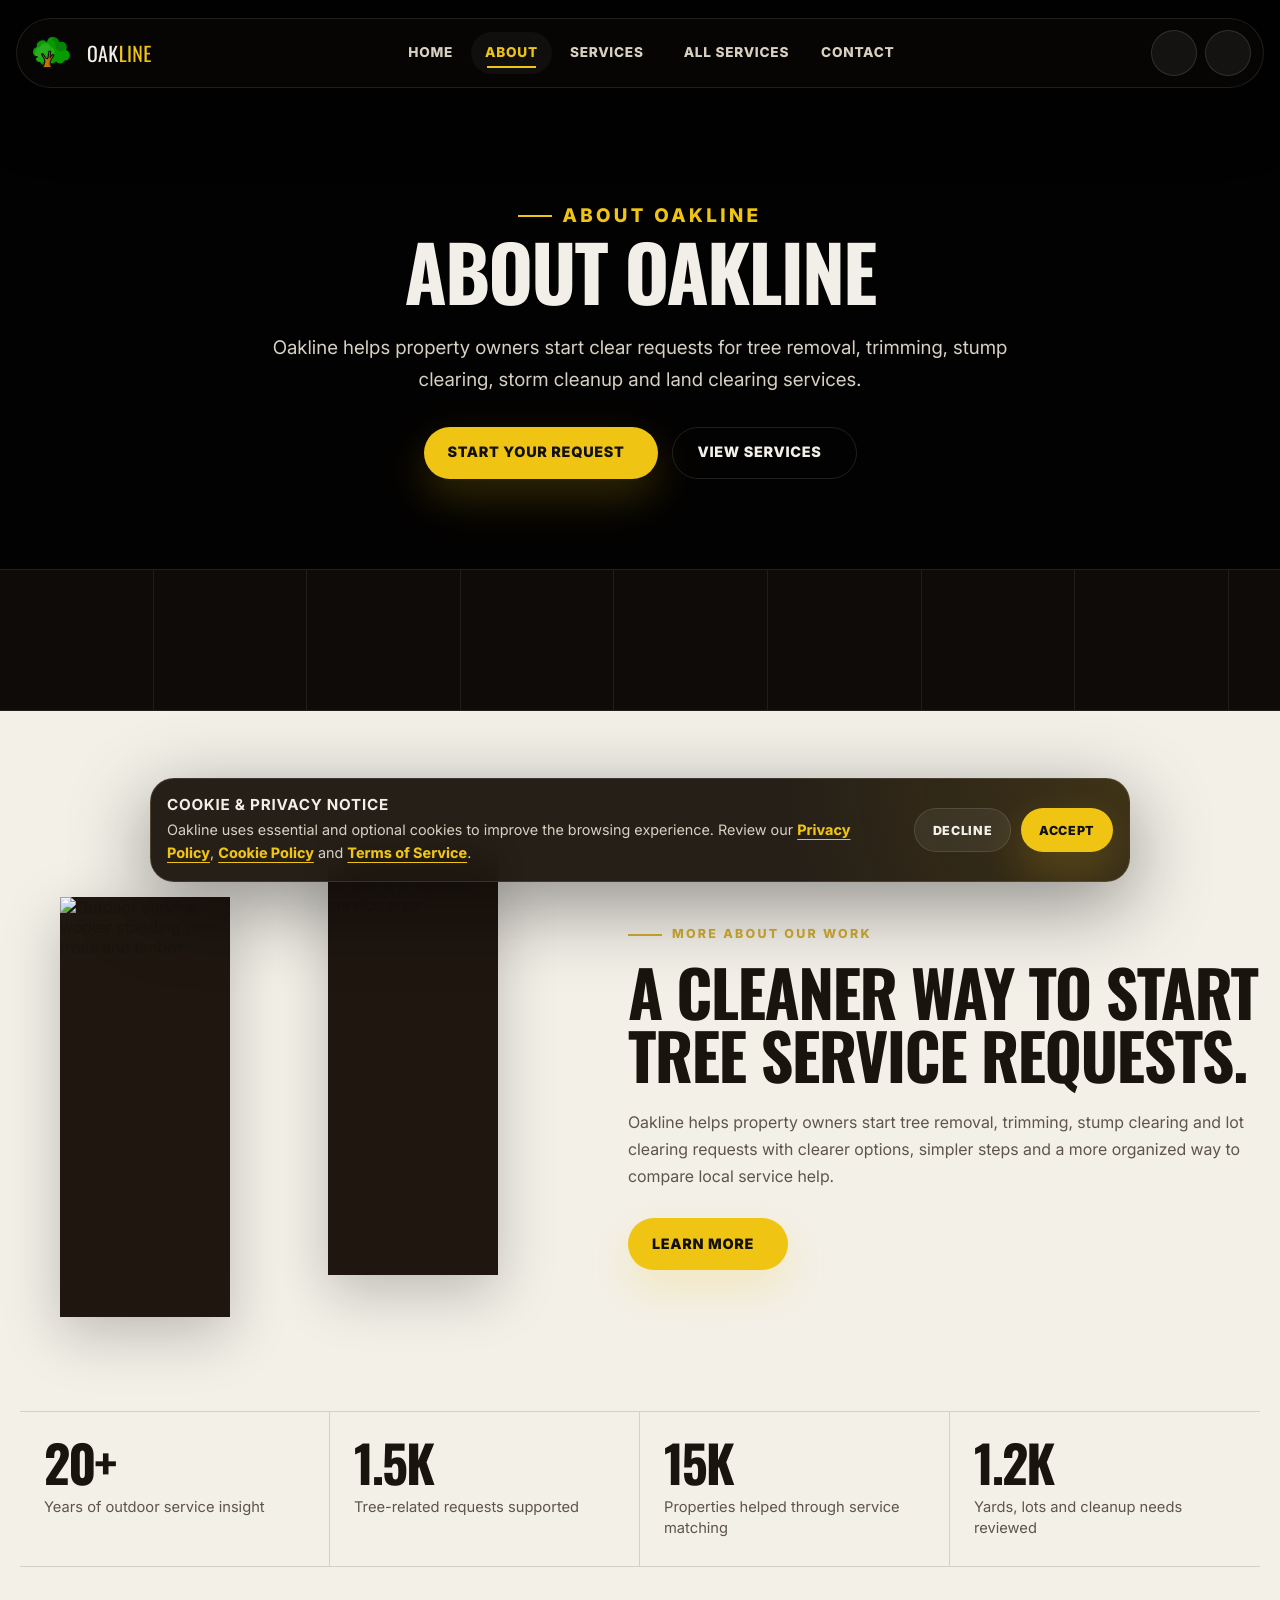
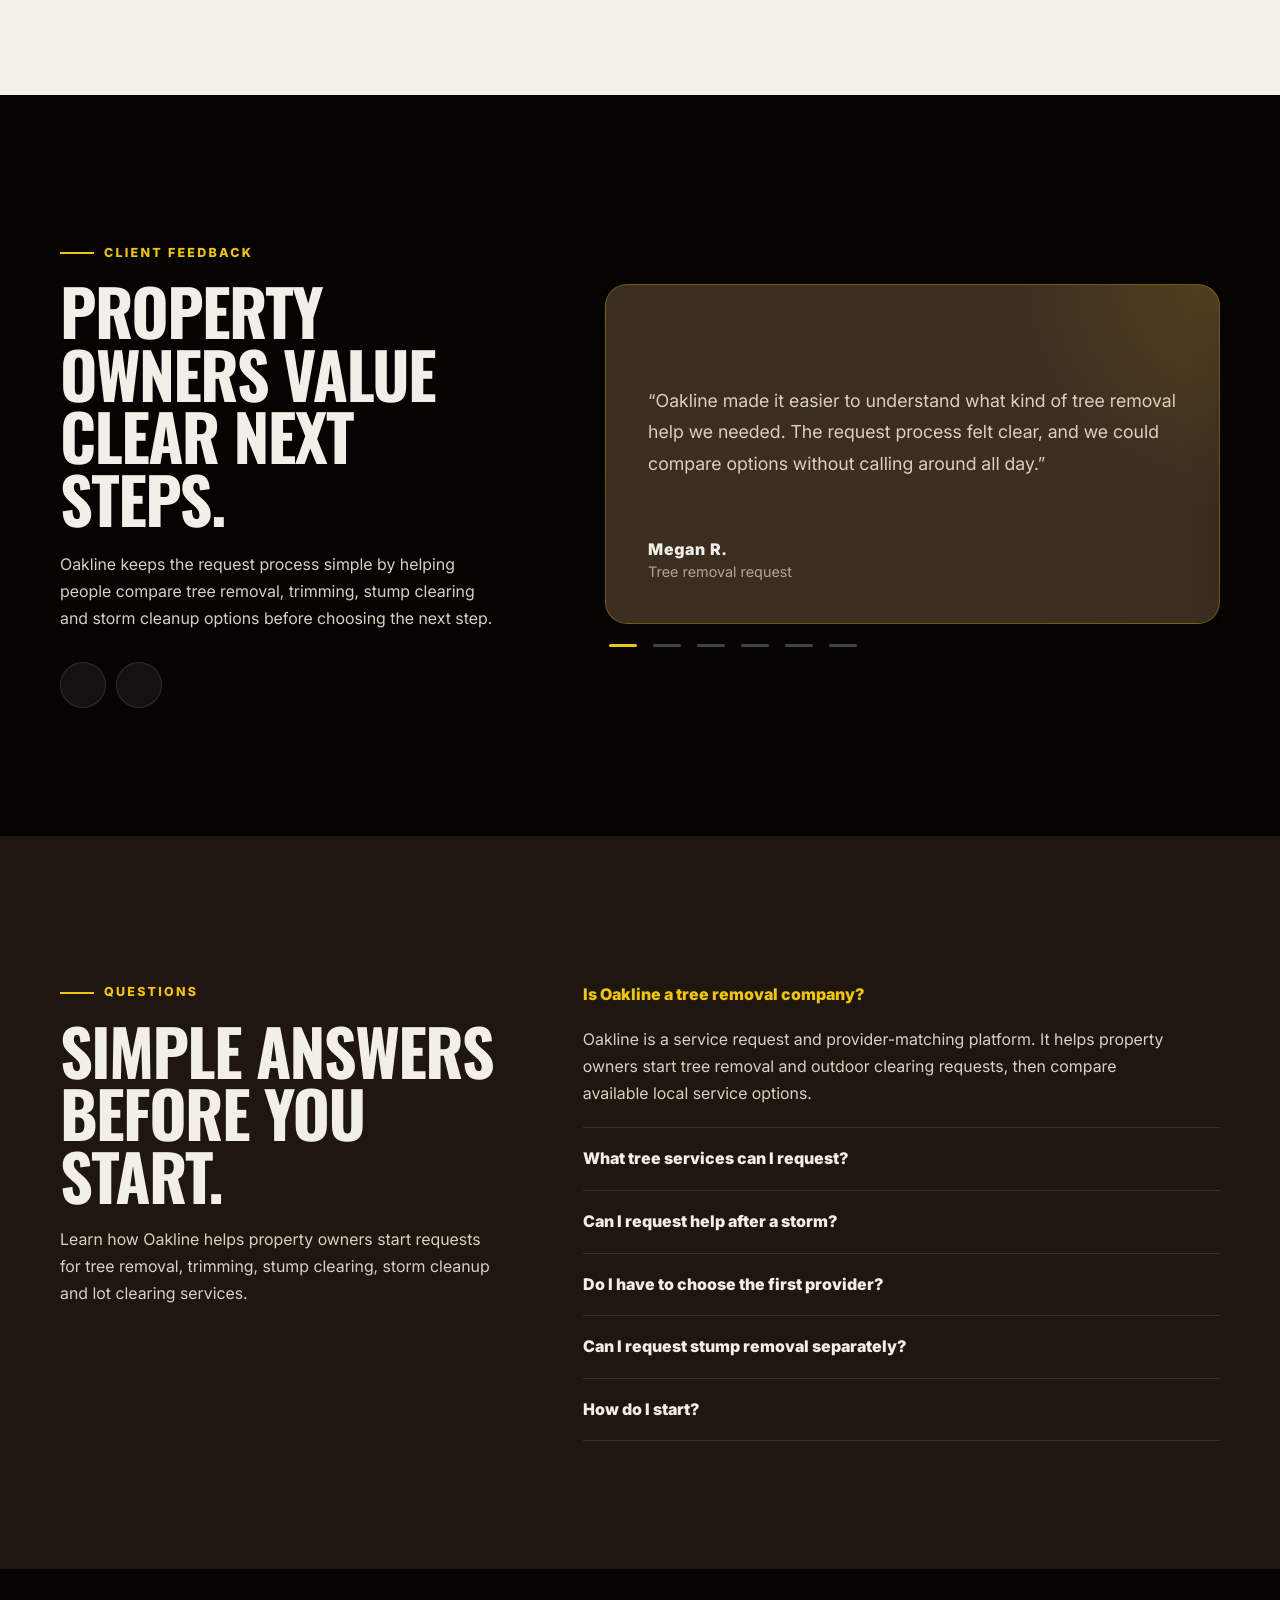
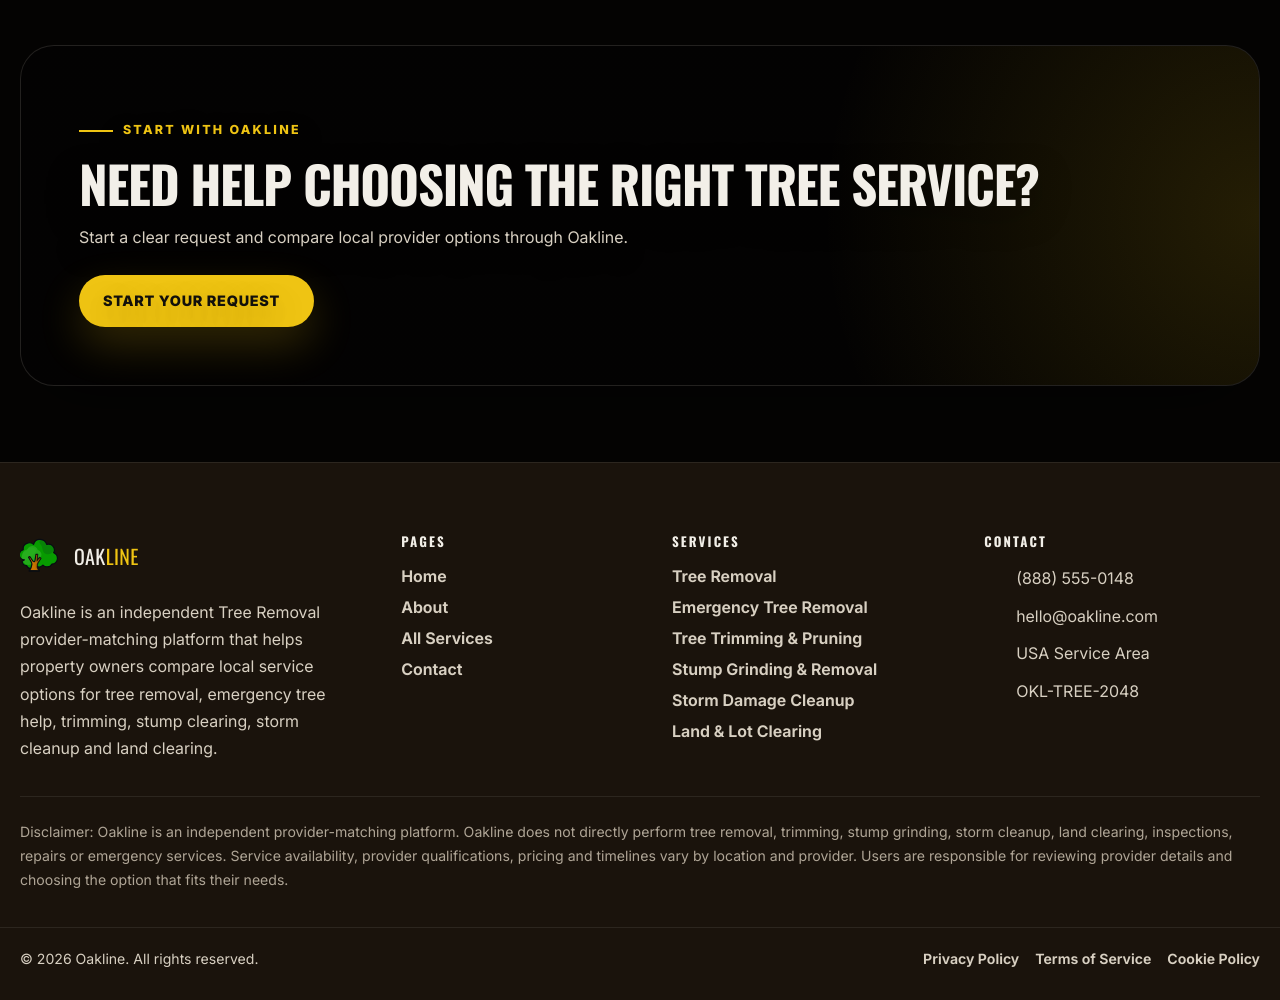
==== commit f747e154: "+" ====
--- a/about.html
+++ b/about.html
@@ -52,6 +52,11 @@
                     </a>
                 </div>
             </div>
+        </section>
+
+        <!-- Infinite Services Icon Marquee -->
+        <section class="services-marquee section" aria-label="Oakline service shortcuts">
+            <div data-services-marquee></div>
         </section>
 
         <!-- More About Our Work -->
@@ -158,10 +163,6 @@
             </div>
         </section>
 
-        <!-- Infinite Services Icon Marquee -->
-        <section class="services-marquee section" aria-label="Oakline service shortcuts">
-            <div data-services-marquee></div>
-        </section>
 
         <!-- FAQ -->
         <section class="faq-section inner-section section" aria-labelledby="about-faq-title">
--- a/assets/css/main.css
+++ b/assets/css/main.css
@@ -211,7 +211,7 @@
 }
 
 h1 {
-    font-size: clamp(3.4rem, 8vw, 8rem);
+    font-size: clamp(2.7rem, 6vw, 6.2rem);
 }
 
 h2 {
@@ -991,8 +991,16 @@
 }
 
 .page-hero__content {
-    width: min(920px, calc(100% - 40px));
+    width: min(1280px, calc(100% - 40px));
     margin-inline: auto;
+    text-align: center;
+}
+
+.page-hero__content h1 {
+    max-width: 1180px;
+    margin-inline: auto;
+    text-align: center;
+    line-height: 1.02;
 }
 
 .page-hero__content p {
@@ -1767,4 +1775,616 @@
         animation-iteration-count: 1 !important;
         transition-duration: .01ms !important;
     }
+}
+
+/* ================================
+   Final Stability Fixes
+================================ */
+
+/* Prevent accidental horizontal overflow from animated / transformed elements */
+.site-header,
+.mobile-menu,
+.page-hero,
+.home-hero,
+.global-cta,
+.site-footer,
+.cookie-banner,
+.section {
+    max-width: 100vw;
+}
+
+/* Better active state for service dropdown link */
+.nav-dropdown .nav-trigger.is-active {
+    color: var(--accent-yellow);
+    background: rgba(239, 196, 19, .06);
+}
+
+.nav-dropdown .nav-trigger.is-active::after {
+    transform: scaleX(1);
+}
+
+/* Make generated SVG icons inside buttons always centered */
+.btn i,
+.icon-btn i,
+.mobile-burger i,
+.nav-trigger i,
+.footer-contact__item i,
+.mobile-menu__service i,
+.mobile-menu__contact i {
+    display: inline-grid;
+    place-items: center;
+    line-height: 0;
+}
+
+/* Fix Safari icon alignment */
+.btn svg,
+.icon-btn svg,
+.mobile-burger svg,
+.nav-trigger svg,
+.footer-contact__item svg,
+.mobile-menu__service svg,
+.mobile-menu__contact svg {
+    flex: 0 0 auto;
+}
+
+/* Make iframe/dev-server warning overlays less likely to cause x-scroll */
+body>* {
+    max-width: 100%;
+}
+
+/* Legal / cookie banner should not cover full mobile screen */
+.cookie-banner {
+    max-height: calc(100vh - 28px);
+    overflow-y: auto;
+}
+
+/* Better mobile menu tap comfort */
+.mobile-menu__panel {
+    overscroll-behavior: contain;
+}
+
+/* Better image rendering */
+img {
+    background-color: var(--brown-deep);
+}
+
+/* Better fallback if any background image is missing */
+.page-hero,
+.home-hero,
+.home-cta-strip,
+.global-cta__card,
+.service-page-cta__card,
+.legal-hero {
+    background-color: var(--black-main);
+}
+
+/* Keep forms from overflowing on very small screens */
+.form-row input,
+.form-row textarea,
+.form-row select {
+    min-width: 0;
+}
+
+/* Extra focus state for clickable cards */
+.service-preview-card:focus-visible,
+.problem-card:focus-visible,
+.related-card:focus-visible,
+.step-card:focus-visible,
+.services-marquee__link:focus-visible,
+.icon-strip__link:focus-visible {
+    outline: 2px solid var(--accent-yellow);
+    outline-offset: -4px;
+}
+
+/* Improve card focus behavior */
+.related-card.is-focused,
+.step-card.is-focused {
+    border-color: var(--border-accent);
+}
+
+/* Smooth image opacity change in all-services switcher */
+.services-switcher__image {
+    will-change: opacity, transform;
+}
+
+/* Hide AOS horizontal transform overflow on mobile */
+[data-aos] {
+    max-width: 100%;
+}
+
+/* If JS detects x-overflow, this helps debug without breaking layout */
+html.has-horizontal-overflow body {
+    overflow-x: hidden;
+}
+
+/* Footer legal links should wrap nicely */
+.footer-legal a {
+    white-space: nowrap;
+}
+
+/* Better CTA readability when images are bright */
+.global-cta__card,
+.service-page-cta__card {
+    text-shadow: 0 12px 34px rgba(0, 0, 0, .36);
+}
+
+/* Mobile hero button spacing */
+@media (max-width: 768px) {
+
+    .page-hero__buttons .btn+.btn,
+    .legal-hero__buttons .btn+.btn {
+        margin-top: 0;
+    }
+
+    .footer-legal a {
+        white-space: normal;
+    }
+}
+
+/* Very small screens */
+@media (max-width: 390px) {
+    .header-shell {
+        width: calc(100% - 16px);
+        padding-left: 10px;
+        padding-right: 8px;
+    }
+
+    .site-logo {
+        gap: 8px;
+    }
+
+    .site-logo__text {
+        font-size: .92rem;
+    }
+
+    .site-logo__mark,
+    .site-logo__mark svg {
+        width: 34px;
+    }
+
+    .mobile-burger,
+    .icon-btn {
+        width: 40px;
+        height: 40px;
+    }
+}
+
+@media (max-width: 768px) {
+    h1 {
+        font-size: clamp(2.35rem, 12vw, 4.2rem);
+    }
+
+    .page-hero__content {
+        width: min(100% - 28px, 1280px);
+    }
+
+    .page-hero__content h1 {
+        max-width: 100%;
+        line-height: 1.03;
+    }
+}
+
+@media (max-width: 420px) {
+    h1 {
+        font-size: clamp(2.15rem, 11vw, 3.4rem);
+    }
+}
+
+/* ================================
+   Oakline Light FAQ Section
+================================ */
+
+.oakline-faq-light {
+    position: relative;
+    padding: clamp(72px, 8vw, 108px) 0;
+    background: var(--light-bg);
+    color: var(--light-text);
+    overflow: hidden;
+}
+
+.oakline-faq-light__bg-logo {
+    position: absolute;
+    top: 50%;
+    right: clamp(-40px, 4vw, 40px);
+    transform: translateY(-50%);
+    width: clamp(280px, 36vw, 520px);
+    opacity: 0.18;
+    pointer-events: none;
+    z-index: 0;
+}
+
+.oakline-faq-light__bg-logo svg {
+    width: 100%;
+    height: auto;
+}
+
+.oakline-faq-light .container-wide {
+    position: relative;
+    z-index: 2;
+}
+
+.oakline-faq-light__grid {
+    display: grid;
+    grid-template-columns: minmax(260px, .7fr) minmax(0, 1fr);
+    gap: clamp(34px, 6vw, 84px);
+    align-items: start;
+}
+
+.oakline-faq-light__intro {
+    max-width: 520px;
+}
+
+.oakline-faq-light__kicker {
+    color: var(--accent-yellow-dark);
+}
+
+.oakline-faq-light__intro h2 {
+    max-width: 760px;
+    color: var(--light-text);
+}
+
+.oakline-faq-light__intro p {
+    margin-top: 18px;
+    color: var(--light-muted);
+    max-width: 560px;
+}
+
+.oakline-faq-light__mini-points {
+    display: grid;
+    gap: 14px;
+    margin-top: 28px;
+}
+
+.oakline-faq-light__mini-point {
+    display: flex;
+    align-items: center;
+    gap: 12px;
+    color: var(--light-text);
+    font-weight: 700;
+}
+
+.oakline-faq-light__mini-point svg {
+    width: 23px;
+    height: 23px;
+    color: var(--accent-yellow-dark);
+    stroke-width: 1.8;
+    flex: 0 0 auto;
+}
+
+.oakline-faq-light__accordion {
+    display: grid;
+    gap: 0;
+    width: 100%;
+}
+
+.oakline-faq-light__item {
+    border-bottom: 1px solid rgba(60, 42, 24, 0.16);
+}
+
+.oakline-faq-light__item:first-child {
+    border-top: 1px solid rgba(60, 42, 24, 0.16);
+}
+
+.oakline-faq-light__button {
+    width: 100%;
+    display: grid;
+    grid-template-columns: 30px 1fr 28px;
+    align-items: center;
+    gap: 18px;
+    padding: 22px 0;
+    border: 0;
+    background: transparent;
+    color: var(--light-text);
+    text-align: left;
+    transition: color var(--transition), padding var(--transition);
+}
+
+.oakline-faq-light__button:hover,
+.oakline-faq-light__button[aria-expanded="true"] {
+    color: #7E5B22;
+}
+
+.oakline-faq-light__button-icon {
+    display: inline-flex;
+    align-items: center;
+    justify-content: center;
+    line-height: 0;
+}
+
+.oakline-faq-light__button-icon svg {
+    width: 24px;
+    height: 24px;
+    color: var(--accent-yellow-dark);
+    stroke-width: 1.8;
+}
+
+.oakline-faq-light__button-text {
+    position: relative;
+    font-family: 'Oswald', 'Inter', sans-serif;
+    font-size: clamp(1.2rem, 1.8vw, 1.65rem);
+    line-height: 1.05;
+    text-transform: uppercase;
+    letter-spacing: -.02em;
+}
+
+.oakline-faq-light__button-text::after {
+    content: "";
+    position: absolute;
+    left: 0;
+    bottom: -8px;
+    width: 100%;
+    height: 2px;
+    background: var(--accent-yellow);
+    transform: scaleX(0);
+    transform-origin: left;
+    transition: transform var(--transition);
+}
+
+.oakline-faq-light__button:hover .oakline-faq-light__button-text::after,
+.oakline-faq-light__button[aria-expanded="true"] .oakline-faq-light__button-text::after {
+    transform: scaleX(1);
+}
+
+.oakline-faq-light__button-plus {
+    justify-self: end;
+    display: inline-flex;
+    align-items: center;
+    justify-content: center;
+    line-height: 0;
+}
+
+.oakline-faq-light__button-plus svg {
+    width: 22px;
+    height: 22px;
+    color: #7E5B22;
+    stroke-width: 2.1;
+    transition: transform var(--transition), color var(--transition);
+}
+
+.oakline-faq-light__button[aria-expanded="true"] .oakline-faq-light__button-plus svg {
+    transform: rotate(45deg);
+    color: var(--accent-yellow-dark);
+}
+
+.oakline-faq-light__panel {
+    display: grid;
+    grid-template-rows: 0fr;
+    transition: grid-template-rows 320ms ease;
+}
+
+.oakline-faq-light__panel.is-open {
+    grid-template-rows: 1fr;
+}
+
+.oakline-faq-light__panel-inner {
+    overflow: hidden;
+}
+
+.oakline-faq-light__panel-inner p {
+    max-width: 860px;
+    padding: 0 40px 20px 48px;
+    margin: 0;
+    color: #6A5D4F;
+    line-height: 1.7;
+}
+
+/* Responsive */
+@media (max-width: 992px) {
+    .oakline-faq-light__grid {
+        grid-template-columns: 1fr;
+        gap: 30px;
+    }
+
+    .oakline-faq-light__bg-logo {
+        right: -20px;
+        top: auto;
+        bottom: -30px;
+        transform: none;
+        width: 280px;
+        opacity: 0.14;
+    }
+}
+
+@media (max-width: 768px) {
+    .oakline-faq-light {
+        padding: 68px 0;
+    }
+
+    .oakline-faq-light__button {
+        grid-template-columns: 24px 1fr 24px;
+        gap: 12px;
+        padding: 18px 0;
+    }
+
+    .oakline-faq-light__button-icon svg {
+        width: 20px;
+        height: 20px;
+    }
+
+    .oakline-faq-light__button-plus svg {
+        width: 20px;
+        height: 20px;
+    }
+
+    .oakline-faq-light__panel-inner p {
+        padding: 0 0 18px 36px;
+    }
+}
+
+@media (max-width: 560px) {
+    .oakline-faq-light__intro {
+        max-width: 100%;
+    }
+
+    .oakline-faq-light__mini-points {
+        gap: 10px;
+    }
+
+    .oakline-faq-light__button-text {
+        font-size: 1.05rem;
+        line-height: 1.15;
+    }
+
+    .oakline-faq-light__panel-inner p {
+        padding-left: 0;
+    }
+
+    .oakline-faq-light__bg-logo {
+        width: 220px;
+        opacity: 0.12;
+    }
+}
+
+/* ================================
+   Home Statement / Minimal White Section
+================================ */
+
+.home-statement {
+    position: relative;
+    padding: clamp(54px, 7vw, 86px) 0;
+    background: var(--light-bg);
+    color: var(--light-text);
+    overflow: hidden;
+}
+
+.home-statement::before {
+    content: "";
+    position: absolute;
+    left: clamp(20px, 5vw, 74px);
+    bottom: -90px;
+    width: clamp(220px, 26vw, 420px);
+    height: clamp(220px, 26vw, 420px);
+    border: 1px solid rgba(90, 62, 34, .08);
+    border-radius: 50%;
+    pointer-events: none;
+}
+
+.home-statement::after {
+    content: "";
+    position: absolute;
+    right: clamp(18px, 6vw, 92px);
+    top: 24px;
+    width: 96px;
+    height: 3px;
+    background: var(--accent-yellow);
+    opacity: .8;
+    pointer-events: none;
+}
+
+.home-statement__grid {
+    position: relative;
+    z-index: 2;
+    display: grid;
+    grid-template-columns: minmax(280px, .88fr) 1px minmax(0, 1fr);
+    align-items: center;
+    gap: clamp(28px, 5vw, 66px);
+}
+
+.home-statement__left {
+    max-width: 600px;
+}
+
+.home-statement__eyebrow {
+    margin-bottom: 12px;
+    color: #7A5B33;
+    font-size: .74rem;
+    font-weight: 850;
+    letter-spacing: .18em;
+    line-height: 1.3;
+    text-transform: uppercase;
+}
+
+.home-statement__title {
+    position: relative;
+    display: inline-block;
+    max-width: 640px;
+    color: #2A1E13;
+    font-size: clamp(2rem, 4vw, 4rem);
+    line-height: 1.02;
+    cursor: default;
+}
+
+.home-statement__title::after {
+    content: "";
+    position: absolute;
+    left: 0;
+    bottom: -9px;
+    width: 100%;
+    height: 3px;
+    background: #7A4E25;
+    transform: scaleX(0);
+    transform-origin: left;
+    transition: transform .32s ease;
+}
+
+.home-statement__title:hover::after {
+    transform: scaleX(1);
+}
+
+.home-statement__lead {
+    max-width: 520px;
+    margin-top: 24px;
+    color: #3D2B1D;
+    font-size: clamp(.92rem, 1.1vw, 1rem);
+    font-weight: 800;
+    line-height: 1.5;
+    letter-spacing: .04em;
+    text-transform: uppercase;
+}
+
+.home-statement__divider {
+    width: 1px;
+    min-height: 150px;
+    background: linear-gradient(to bottom,
+            transparent,
+            rgba(90, 62, 34, .34),
+            transparent);
+}
+
+.home-statement__right {
+    max-width: 680px;
+}
+
+.home-statement__right p {
+    color: #5E544A;
+    font-size: clamp(.96rem, 1.15vw, 1.05rem);
+    line-height: 1.75;
+}
+
+/* Responsive */
+@media (max-width: 992px) {
+    .home-statement__grid {
+        grid-template-columns: 1fr;
+        gap: 26px;
+    }
+
+    .home-statement__divider {
+        width: 100%;
+        min-height: 1px;
+        height: 1px;
+        background: linear-gradient(to right,
+                transparent,
+                rgba(90, 62, 34, .32),
+                transparent);
+    }
+
+    .home-statement__left,
+    .home-statement__right {
+        max-width: 100%;
+    }
+}
+
+@media (max-width: 560px) {
+    .home-statement {
+        padding: 50px 0;
+    }
+
+    .home-statement::after {
+        width: 64px;
+        right: 18px;
+    }
+
+    .home-statement__lead {
+        font-size: .82rem;
+    }
 }
--- a/assets/css/pages.css
+++ b/assets/css/pages.css
@@ -804,4 +804,24 @@
         animation: none;
         transform: none;
     }
+}
+
+/* ================================
+   About More Text Color Fix
+================================ */
+
+.about-more {
+    color: var(--light-text);
+}
+
+.about-more__content h2 {
+    color: var(--light-text);
+}
+
+.about-more__content p {
+    color: var(--light-muted);
+}
+
+.about-more__content .section-kicker {
+    color: var(--accent-yellow-dark);
 }
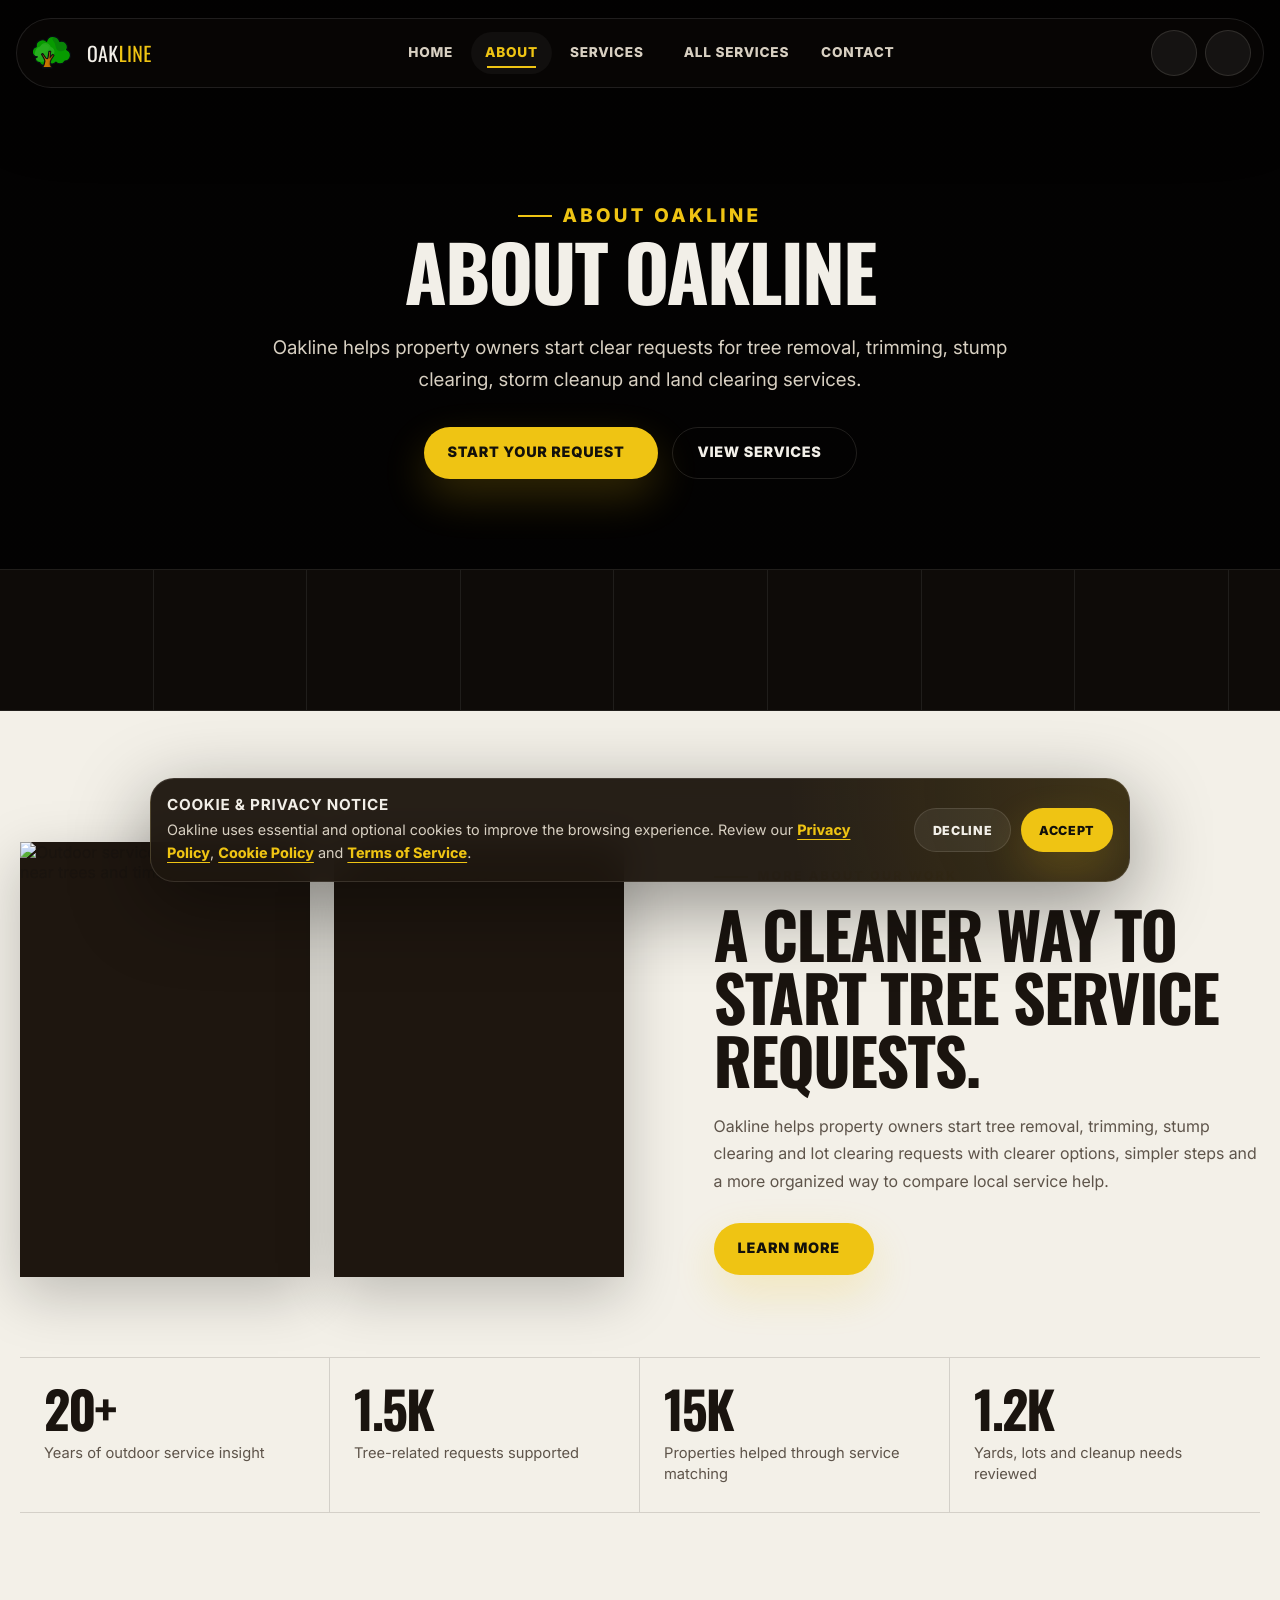
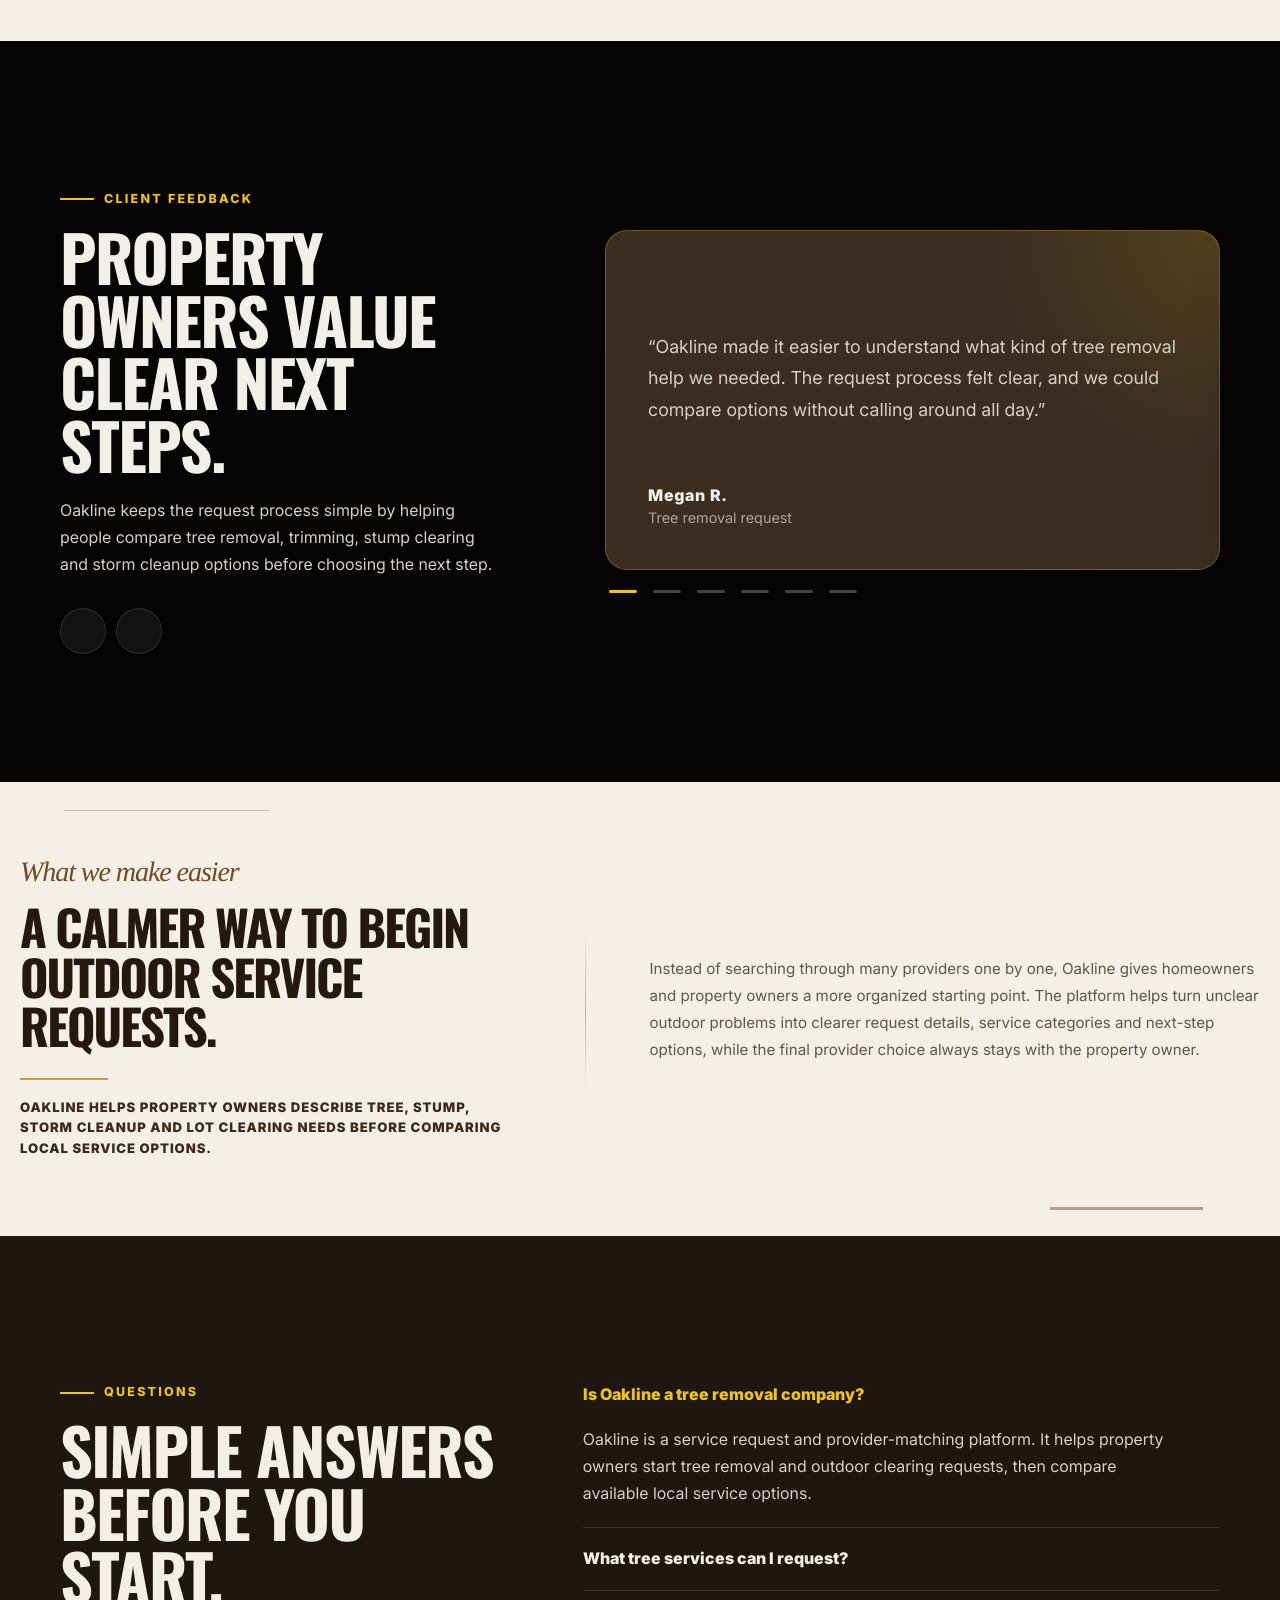
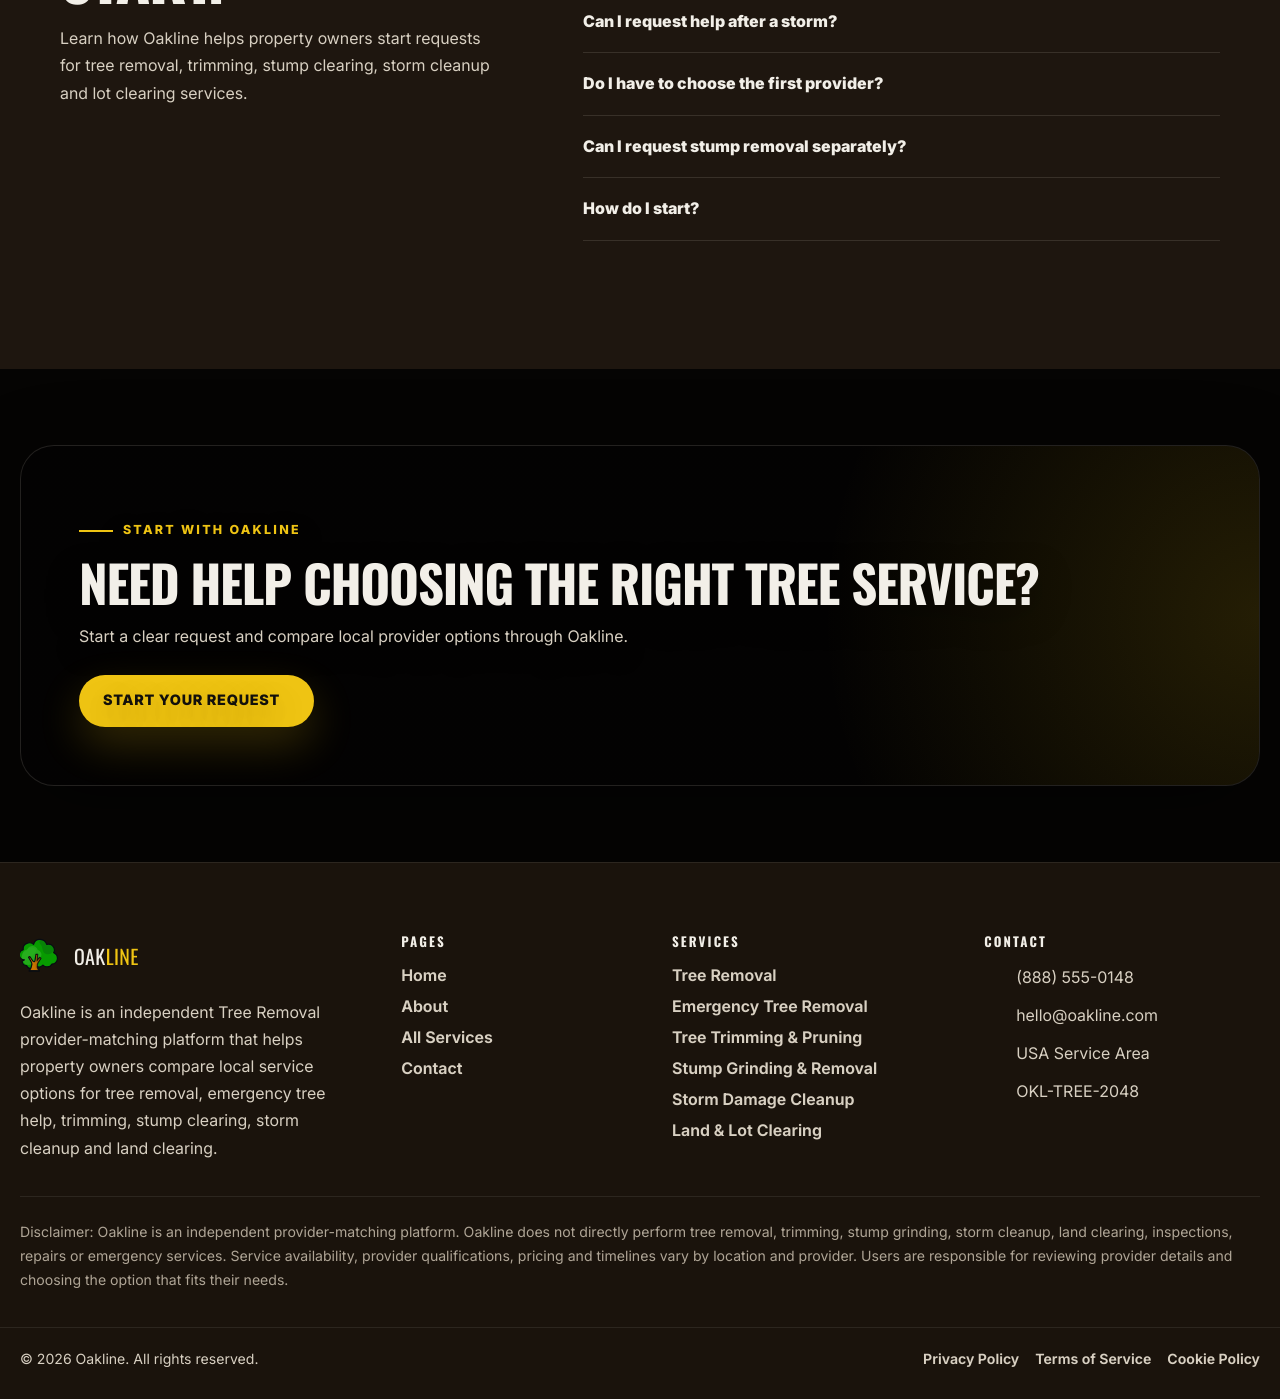
==== commit 4a3049ea: "+" ====
--- a/about.html
+++ b/about.html
@@ -163,6 +163,39 @@
             </div>
         </section>
 
+        <!-- About Statement -->
+        <section class="about-statement section" aria-labelledby="about-statement-title">
+            <div class="container-wide">
+                <div class="about-statement__grid">
+                    <div class="about-statement__left" data-aos="fade-right">
+                        <p class="about-statement__script">
+                            What we make easier
+                        </p>
+        
+                        <h2 id="about-statement-title" class="about-statement__title">
+                            A calmer way to begin outdoor service requests.
+                        </h2>
+        
+                        <p class="about-statement__lead">
+                            Oakline helps property owners describe tree, stump, storm cleanup and lot clearing needs before
+                            comparing local service options.
+                        </p>
+                    </div>
+        
+                    <span class="about-statement__divider" aria-hidden="true"></span>
+        
+                    <div class="about-statement__right" data-aos="fade-left">
+                        <p>
+                            Instead of searching through many providers one by one, Oakline gives homeowners and property
+                            owners a more organized starting point. The platform helps turn unclear outdoor problems into
+                            clearer request details, service categories and next-step options, while the final provider choice
+                            always stays with the property owner.
+                        </p>
+                    </div>
+                </div>
+            </div>
+        </section>
+
 
         <!-- FAQ -->
         <section class="faq-section inner-section section" aria-labelledby="about-faq-title">
--- a/assets/css/pages.css
+++ b/assets/css/pages.css
@@ -824,4 +824,262 @@
 
 .about-more__content .section-kicker {
     color: var(--accent-yellow-dark);
+}
+
+/* ================================
+   About More Photos Wider / Equal Size
+================================ */
+
+.about-more__grid {
+    grid-template-columns: minmax(520px, 1.05fr) minmax(0, .95fr);
+}
+
+.about-more__media {
+    display: grid;
+    grid-template-columns: repeat(2, minmax(0, 1fr));
+    gap: clamp(14px, 2vw, 24px);
+    width: 100%;
+    min-width: 0;
+}
+
+.about-more__photo {
+    width: 100%;
+    min-width: 0;
+    height: clamp(380px, 34vw, 500px);
+    margin: 0 !important;
+    flex: none;
+}
+
+.about-more__photo img {
+    width: 100%;
+    height: 100%;
+    object-fit: cover;
+}
+
+/* Tablet */
+@media (max-width: 992px) {
+    .about-more__grid {
+        grid-template-columns: 1fr;
+    }
+
+    .about-more__media {
+        width: min(820px, 100%);
+        margin-inline: auto;
+    }
+
+    .about-more__photo {
+        height: clamp(330px, 44vw, 430px);
+    }
+}
+
+/* Mobile */
+@media (max-width: 560px) {
+    .about-more__media {
+        grid-template-columns: 1fr;
+    }
+
+    .about-more__photo {
+        height: 300px;
+    }
+}
+
+/* ================================
+   About Statement Section
+================================ */
+
+.about-statement {
+    position: relative;
+    padding: clamp(54px, 6vw, 86px) 0;
+    background: #F4EFE7;
+    color: #281D13;
+    overflow: hidden;
+}
+
+.about-statement::before {
+    content: "";
+    position: absolute;
+    left: clamp(22px, 5vw, 86px);
+    top: 28px;
+    width: clamp(120px, 16vw, 220px);
+    height: 1px;
+    background: rgba(95, 66, 35, .28);
+}
+
+.about-statement::after {
+    content: "";
+    position: absolute;
+    right: clamp(20px, 6vw, 90px);
+    bottom: 26px;
+    width: clamp(90px, 12vw, 160px);
+    height: 3px;
+    background: #8A5D2B;
+    opacity: .55;
+}
+
+.about-statement__grid {
+    position: relative;
+    z-index: 2;
+    display: grid;
+    grid-template-columns: minmax(280px, .82fr) 1px minmax(0, 1fr);
+    align-items: center;
+    gap: clamp(28px, 5vw, 66px);
+}
+
+.about-statement__left {
+    max-width: 640px;
+}
+
+.about-statement__script {
+    margin-bottom: 16px;
+    color: #6F4B26;
+    font-family: Georgia, 'Times New Roman', serif;
+    font-size: clamp(1.35rem, 2.2vw, 2.25rem);
+    font-style: italic;
+    line-height: 1;
+    letter-spacing: -.04em;
+}
+
+.about-statement__title {
+    position: relative;
+    display: inline-block;
+    width: fit-content;
+    max-width: 760px;
+    color: #24180F;
+    font-size: clamp(1.9rem, 3.8vw, 3.75rem);
+    line-height: 1.02;
+    letter-spacing: -.04em;
+    transition: color .34s ease;
+}
+
+.about-statement__title::after {
+    content: "";
+    position: absolute;
+    left: 0;
+    bottom: -12px;
+    width: 100%;
+    height: 3px;
+    background: #7A4E25;
+    transform: scaleX(0);
+    transform-origin: left;
+    transition: transform .34s ease;
+}
+
+.about-statement:hover .about-statement__title {
+    color: #6F4B26;
+}
+
+.about-statement:hover .about-statement__title::after {
+    transform: scaleX(1);
+}
+
+.about-statement__lead {
+    max-width: 560px;
+    margin-top: 26px;
+    color: #3B2A1B;
+    font-size: clamp(.82rem, 1vw, .96rem);
+    font-weight: 850;
+    line-height: 1.55;
+    letter-spacing: .07em;
+    text-transform: uppercase;
+}
+
+.about-statement__lead::before {
+    content: "";
+    display: block;
+    width: 88px;
+    height: 2px;
+    margin-bottom: 18px;
+    background: #C39A3E;
+}
+
+.about-statement__divider {
+    width: 1px;
+    min-height: 168px;
+    background: linear-gradient(to bottom,
+            transparent,
+            rgba(89, 61, 32, .34),
+            transparent);
+}
+
+.about-statement__right {
+    max-width: 760px;
+}
+
+.about-statement__right p {
+    color: #625648;
+    font-size: clamp(.95rem, 1.08vw, 1.06rem);
+    line-height: 1.78;
+}
+
+/* Hover underline for paragraph text too */
+.about-statement__right p {
+    text-decoration: underline;
+    text-decoration-color: transparent;
+    text-decoration-thickness: 1px;
+    text-underline-offset: 6px;
+    transition:
+        color .3s ease,
+        text-decoration-color .3s ease;
+}
+
+.about-statement__right:hover p {
+    color: #3B2A1B;
+    text-decoration-color: rgba(122, 78, 37, .55);
+}
+
+/* Responsive */
+@media (max-width: 992px) {
+    .about-statement__grid {
+        grid-template-columns: 1fr;
+        gap: 26px;
+    }
+
+    .about-statement__divider {
+        width: 100%;
+        min-height: 1px;
+        height: 1px;
+        background: linear-gradient(to right,
+                transparent,
+                rgba(89, 61, 32, .32),
+                transparent);
+    }
+
+    .about-statement__left,
+    .about-statement__right {
+        max-width: 100%;
+    }
+}
+
+@media (max-width: 560px) {
+    .about-statement {
+        padding: 52px 0;
+    }
+
+    .about-statement::before {
+        width: 100px;
+        top: 20px;
+    }
+
+    .about-statement::after {
+        width: 76px;
+        bottom: 18px;
+    }
+
+    .about-statement__lead {
+        font-size: .78rem;
+    }
+
+    .about-statement__right p {
+        line-height: 1.68;
+    }
+}
+
+@media (max-width: 560px) {
+    .about-statement__title {
+        max-width: 100%;
+    }
+
+    .about-statement__title::after {
+        bottom: -9px;
+    }
 }
